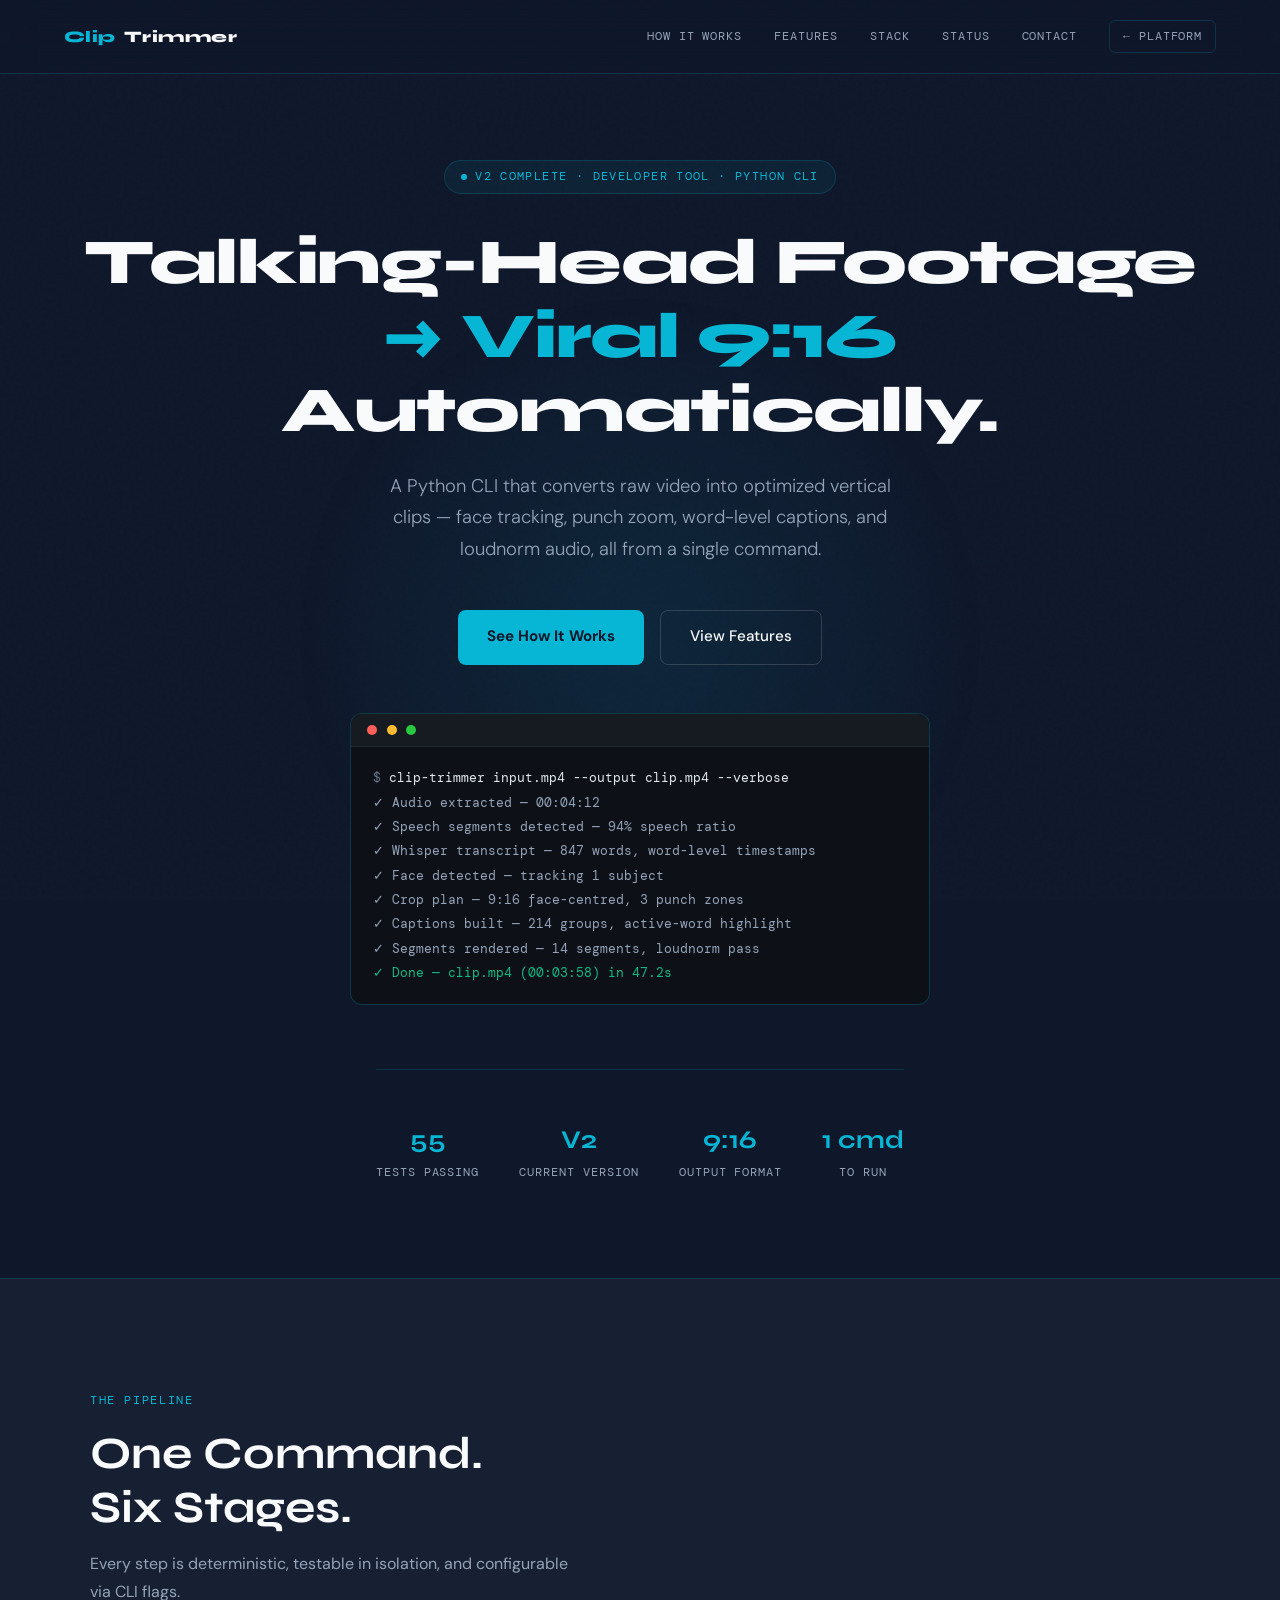
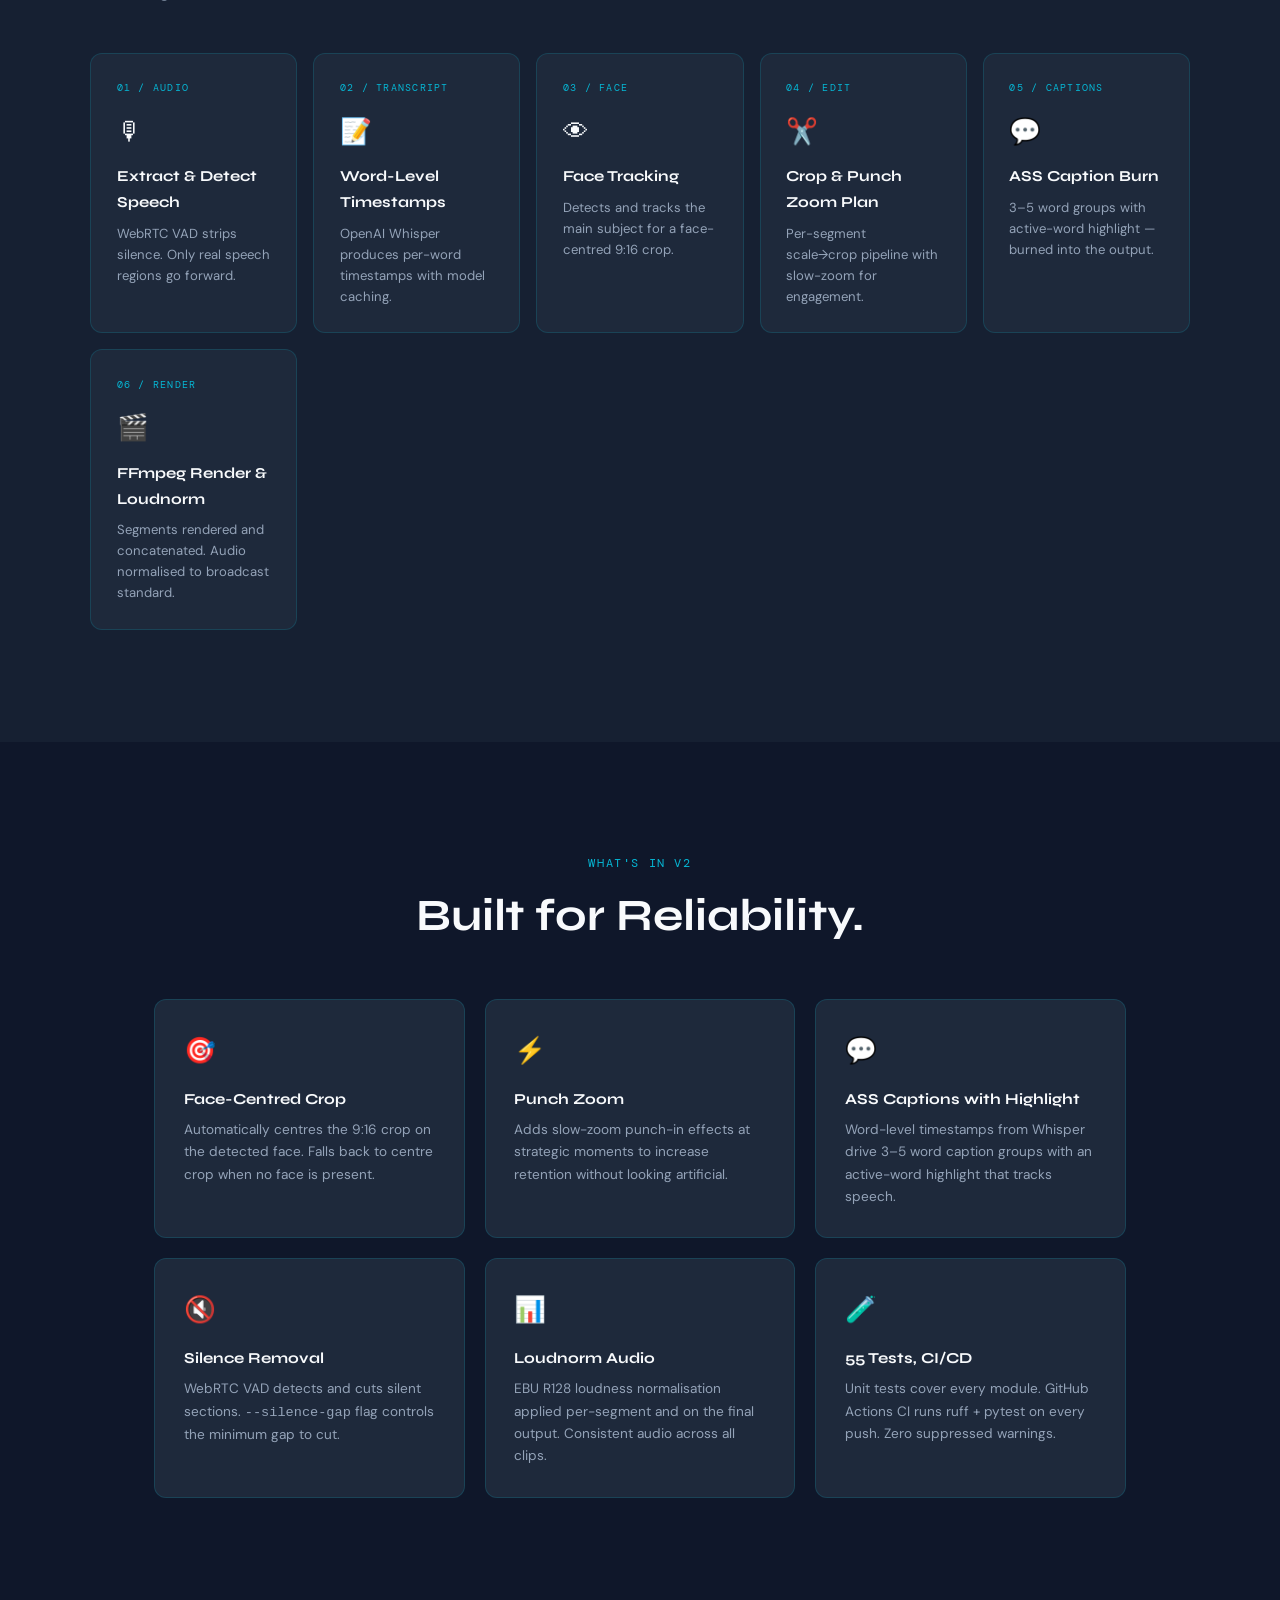
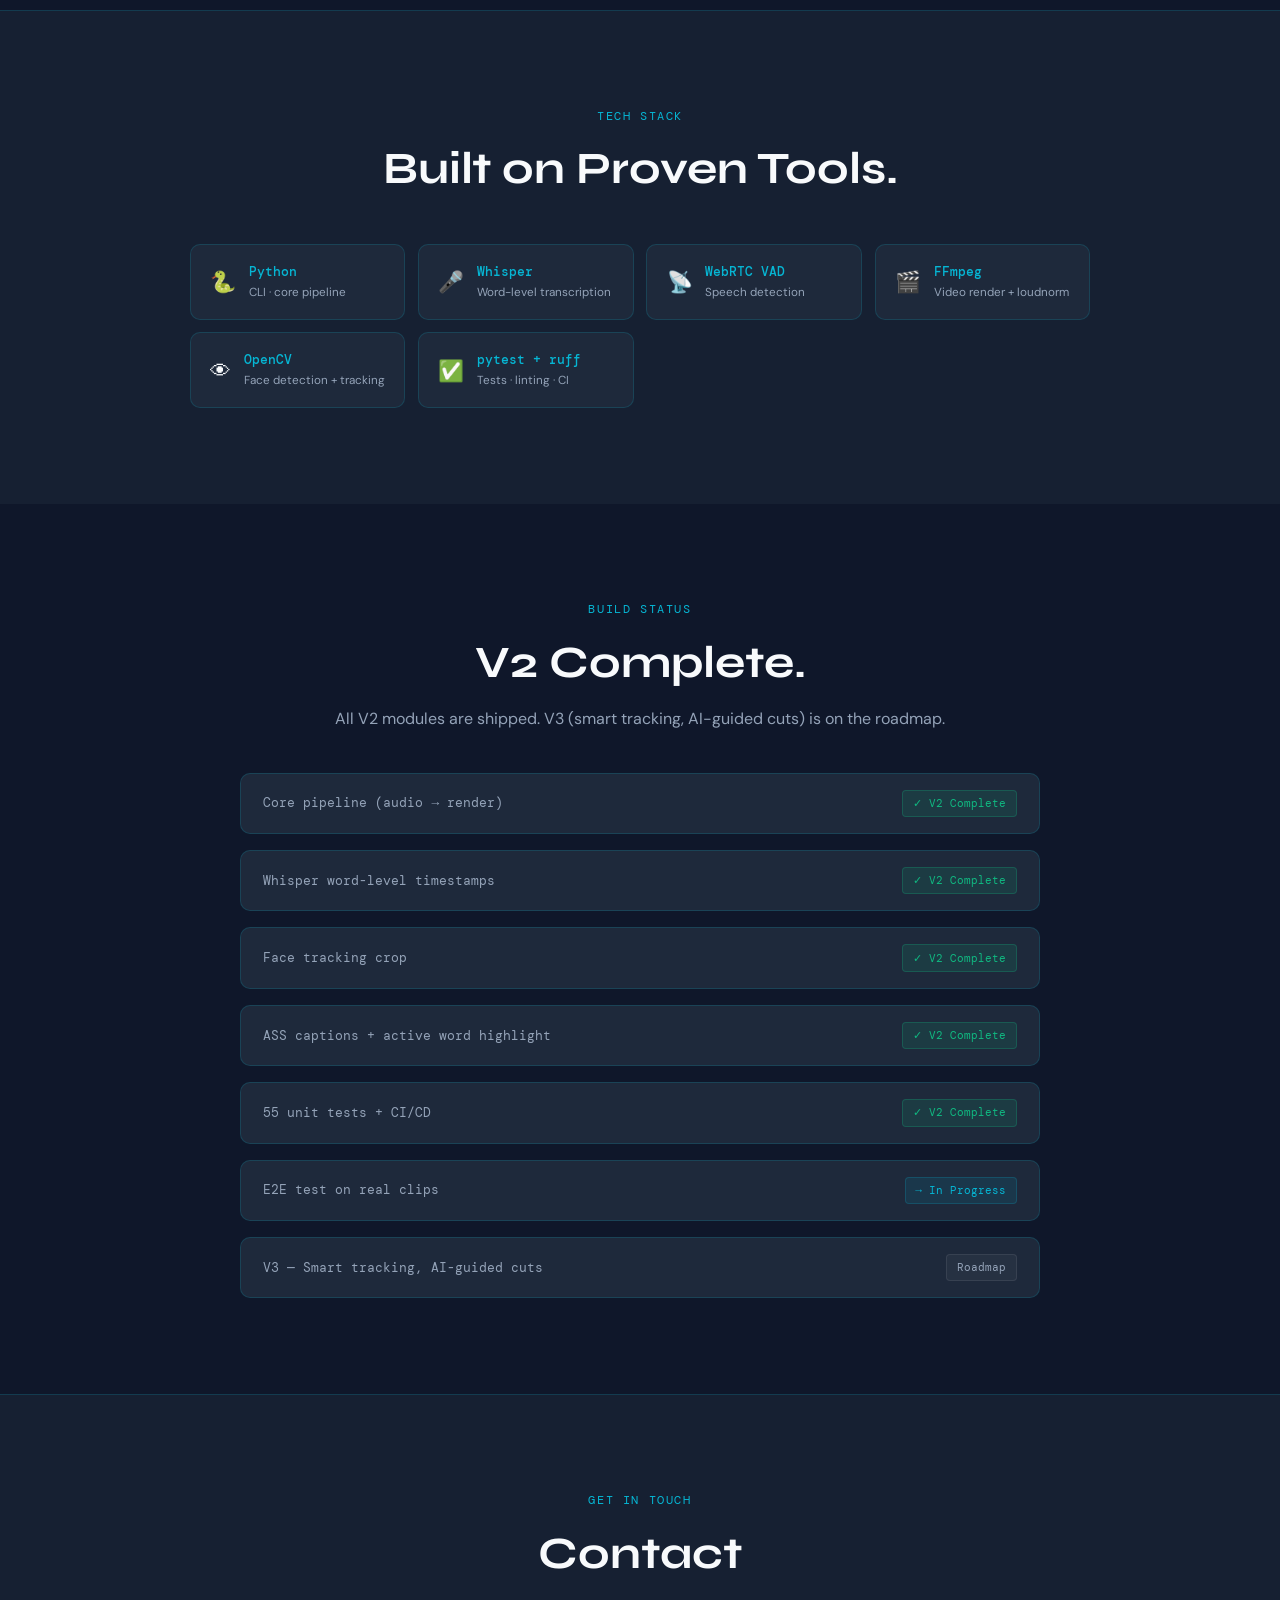
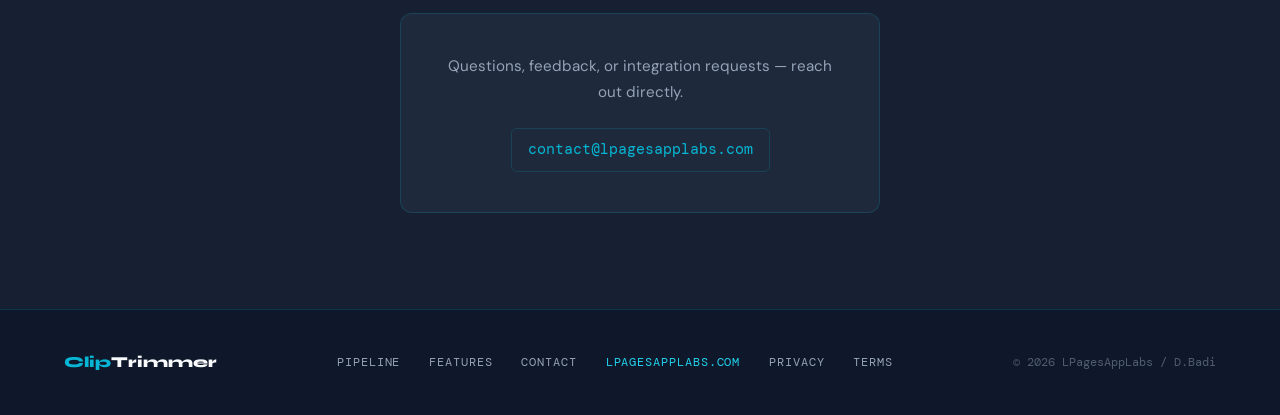
==== index.html @ fc5227b6 "Add files via upload" ====
<!DOCTYPE html>
<!-- LPagesAppLabs Platform v1.0 · Clip Trimmer · contact@lpagesapplabs.com -->
<html lang="en">
<head>
  <meta charset="UTF-8" />
  <meta name="viewport" content="width=device-width, initial-scale=1.0"/>
  <title>Clip Trimmer — Viral 9:16 Video Automation</title>
  <meta name="description" content="Clip Trimmer is a Python CLI tool that automatically converts talking-head footage into optimized 9:16 vertical clips with face tracking, punch zoom, and ASS captions.">
  <link rel="canonical" href="https://clip-trimmer.lpagesapplabs.com/" />
  <meta property="og:title" content="Clip Trimmer — Viral 9:16 Video Automation" />
  <meta property="og:description" content="Python CLI. Face crop, punch zoom, captions. V2 complete. 55 tests passing." />
  <meta property="og:url" content="https://clip-trimmer.lpagesapplabs.com/" />
  <meta property="og:type" content="website" />
  <meta name="robots" content="index, follow">
  <link rel="icon" href="https://lpagesapplabs.com/favicon.ico" sizes="any">
  <link rel="icon" href="https://lpagesapplabs.com/logo.svg" type="image/svg+xml">
  <link rel="preconnect" href="https://fonts.bunny.net">
  <link href="https://fonts.bunny.net/css2?family=Syne:wght@400;600;700;800&family=DM+Mono:wght@300;400;500&family=DM+Sans:wght@300;400;500&display=swap" rel="stylesheet">
  <style>
    *, *::before, *::after { box-sizing: border-box; margin: 0; padding: 0; }
    :root {
      --bg: #0F172A; --bg2: #111827;
      --surface: #1E293B; --surface2: #162032;
      --cyan: #06B6D4; --cyan-dim: #0891B2;
      --cyan-glow: rgba(6,182,212,0.15);
      --cyan-glow2: rgba(6,182,212,0.07);
      --accent2: #22D3EE;
      --emerald: #10B981;
      --white: #F8FAFC; --muted: #94A3B8;
      --border: rgba(6,182,212,0.18);
    }
    html { scroll-behavior: smooth; }
    body { background: var(--bg); color: var(--white); font-family: 'DM Sans', sans-serif; font-size: 16px; line-height: 1.7; overflow-x: hidden; }
    body::before { content:''; position:fixed; inset:0; background-image:url("data:image/svg+xml,%3Csvg viewBox='0 0 256 256' xmlns='http://www.w3.org/2000/svg'%3E%3Cfilter id='noise'%3E%3CfeTurbulence type='fractalNoise' baseFrequency='0.9' numOctaves='4' stitchTiles='stitch'/%3E%3C/filter%3E%3Crect width='100%25' height='100%25' filter='url(%23noise)' opacity='0.04'/%3E%3C/svg%3E"); pointer-events:none; z-index:0; opacity:0.4; }
    section { position: relative; z-index: 1; }

    nav { position:fixed; top:0; left:0; right:0; z-index:100; display:flex; justify-content:space-between; align-items:center; padding:1.25rem 5%; background:rgba(15,23,42,0.88); backdrop-filter:blur(18px); border-bottom:1px solid var(--border); }
    .nav-logo { font-family:'Syne',sans-serif; font-weight:800; font-size:1rem; letter-spacing:0.03em; color:var(--white); display:flex; align-items:center; gap:0.5rem; text-decoration:none; }
    .nav-logo span { color:var(--cyan); }
    .nav-right { display:flex; align-items:center; gap:2rem; }
    .nav-links { display:flex; gap:2rem; }
    .nav-links a { font-family:'DM Mono',monospace; font-size:0.75rem; color:var(--muted); text-decoration:none; letter-spacing:0.08em; text-transform:uppercase; transition:color 0.2s; }
    .nav-links a:hover { color:var(--cyan); }
    .nav-platform { font-family:'DM Mono',monospace; font-size:0.72rem; color:var(--muted); text-decoration:none; letter-spacing:0.08em; text-transform:uppercase; border:1px solid var(--border); padding:0.35rem 0.8rem; border-radius:6px; transition:all 0.2s; }
    .nav-platform:hover { color:var(--accent2); border-color:rgba(34,211,238,0.3); }
    .nav-hamburger { display:none; flex-direction:column; gap:5px; cursor:pointer; padding:4px; background:none; border:none; }
    .nav-hamburger span { display:block; width:22px; height:2px; background:var(--muted); border-radius:2px; }
    .nav-mobile { display:none; flex-direction:column; background:rgba(15,23,42,0.97); border-top:1px solid var(--border); padding:1rem 5%; position:fixed; top:62px; left:0; right:0; z-index:99; }
    .nav-mobile a { font-family:'DM Mono',monospace; font-size:0.85rem; color:var(--muted); text-decoration:none; letter-spacing:0.08em; text-transform:uppercase; padding:0.75rem 0; border-bottom:1px solid rgba(255,255,255,0.04); transition:color 0.2s; }
    .nav-mobile a:last-child { border-bottom:none; }
    .nav-mobile a:hover { color:var(--cyan); }
    .nav-mobile.open { display:flex; }

    #hero { min-height:100vh; display:flex; flex-direction:column; align-items:center; justify-content:center; text-align:center; padding:10rem 5% 6rem; overflow:hidden; }
    .hero-glow { position:absolute; width:700px; height:700px; border-radius:50%; background:radial-gradient(circle, rgba(6,182,212,0.1) 0%, transparent 70%); top:50%; left:50%; transform:translate(-50%,-50%); pointer-events:none; animation:pulse-glow 6s ease-in-out infinite; }
    @keyframes pulse-glow { 0%,100%{opacity:0.7;transform:translate(-50%,-50%) scale(1)} 50%{opacity:1;transform:translate(-50%,-50%) scale(1.08)} }
    .hero-badge { display:inline-flex; align-items:center; gap:0.5rem; font-family:'DM Mono',monospace; font-size:0.72rem; letter-spacing:0.12em; text-transform:uppercase; color:var(--cyan); background:var(--cyan-glow2); border:1px solid var(--border); padding:0.4rem 1rem; border-radius:999px; margin-bottom:2rem; animation:fadeUp 0.6s ease both; }
    .badge-dot { width:6px; height:6px; border-radius:50%; background:var(--cyan); animation:blink 2s ease infinite; }
    @keyframes blink { 0%,100%{opacity:1} 50%{opacity:0.3} }
    h1 { font-family:'Syne',sans-serif; font-weight:800; font-size:clamp(2rem,5vw,4rem); line-height:1.15; letter-spacing:-0.02em; margin-bottom:1.5rem; animation:fadeUp 0.7s 0.1s ease both; }
    h1 .accent { color:var(--cyan); }
    .hero-sub { font-size:clamp(1rem,2vw,1.15rem); color:var(--muted); max-width:520px; margin:0 auto 2.8rem; font-weight:300; animation:fadeUp 0.7s 0.2s ease both; }
    .btn-group { display:flex; gap:1rem; flex-wrap:wrap; justify-content:center; animation:fadeUp 0.7s 0.3s ease both; }
    .btn { display:inline-flex; align-items:center; gap:0.6rem; padding:0.85rem 1.8rem; border-radius:8px; font-family:'DM Sans',sans-serif; font-size:0.95rem; font-weight:500; text-decoration:none; cursor:pointer; transition:all 0.2s; }
    .btn-primary { background:var(--cyan); color:#0F172A; border:none; font-weight:700; }
    .btn-primary:hover { background:var(--cyan-dim); transform:translateY(-2px); box-shadow:0 8px 30px rgba(6,182,212,0.4); }
    .btn-secondary { background:transparent; color:var(--white); border:1px solid rgba(255,255,255,0.15); }
    .btn-secondary:hover { border-color:var(--cyan); color:var(--cyan); transform:translateY(-2px); }

    /* TERMINAL MOCK */
    .terminal-wrap { animation:fadeUp 0.7s 0.4s ease both; margin-top:3rem; width:100%; max-width:580px; }
    .terminal { background:#0d1117; border:1px solid rgba(6,182,212,0.25); border-radius:12px; overflow:hidden; text-align:left; }
    .terminal-bar { background:#161b22; padding:0.7rem 1rem; display:flex; align-items:center; gap:0.6rem; border-bottom:1px solid rgba(255,255,255,0.06); }
    .t-dot { width:10px; height:10px; border-radius:50%; }
    .t-dot.r { background:#FF5F57; } .t-dot.y { background:#FEBC2E; } .t-dot.g { background:#28C840; }
    .terminal-body { padding:1.2rem 1.4rem; font-family:'DM Mono',monospace; font-size:0.8rem; line-height:1.9; }
    .t-prompt { color:#64748b; }
    .t-cmd { color:#e2e8f0; }
    .t-out { color:var(--muted); }
    .t-ok { color:var(--emerald); }
    .t-cyan { color:var(--cyan); }

    .hero-stat-bar { display:flex; gap:2.5rem; flex-wrap:wrap; justify-content:center; margin-top:4rem; padding-top:3rem; border-top:1px solid var(--border); animation:fadeUp 0.7s 0.55s ease both; }
    .stat { text-align:center; }
    .stat-num { font-family:'Syne',sans-serif; font-size:1.6rem; font-weight:700; color:var(--cyan); }
    .stat-label { font-size:0.75rem; color:var(--muted); font-family:'DM Mono',monospace; text-transform:uppercase; letter-spacing:0.08em; }
    @keyframes fadeUp { from{opacity:0;transform:translateY(24px)} to{opacity:1;transform:translateY(0)} }

    .section-label { font-family:'DM Mono',monospace; font-size:0.72rem; letter-spacing:0.14em; text-transform:uppercase; color:var(--cyan); margin-bottom:1rem; }
    .section-title { font-family:'Syne',sans-serif; font-size:clamp(1.8rem,4vw,2.8rem); font-weight:700; line-height:1.2; margin-bottom:1rem; }

    /* PIPELINE */
    #pipeline { padding:7rem 5%; background:var(--surface2); border-top:1px solid var(--border); }
    .pipeline-inner { max-width:1100px; margin:0 auto; }
    .pipeline-header { margin-bottom:3rem; }
    .pipeline-header p { color:var(--muted); font-size:1rem; margin-top:0.5rem; max-width:480px; }
    .steps-grid { display:grid; grid-template-columns:repeat(auto-fit,minmax(200px,1fr)); gap:1rem; }
    .step-card { background:var(--surface); border:1px solid var(--border); border-radius:12px; padding:1.6rem; transition:all 0.2s; }
    .step-card:hover { border-color:rgba(6,182,212,0.4); transform:translateY(-3px); }
    .step-n { font-family:'DM Mono',monospace; font-size:0.65rem; letter-spacing:0.12em; color:var(--cyan); margin-bottom:0.8rem; }
    .step-icon { font-size:1.6rem; margin-bottom:0.7rem; }
    .step-title { font-family:'Syne',sans-serif; font-size:0.95rem; font-weight:700; margin-bottom:0.4rem; }
    .step-desc { font-size:0.82rem; color:var(--muted); line-height:1.6; }

    /* FEATURES */
    #features { padding:7rem 5%; max-width:1100px; margin:0 auto; }
    .features-header { text-align:center; margin-bottom:3.5rem; }
    .feat-grid { display:grid; grid-template-columns:repeat(auto-fit,minmax(260px,1fr)); gap:1.25rem; }
    .feat-card { background:var(--surface); border:1px solid var(--border); border-radius:12px; padding:1.8rem; transition:all 0.25s; }
    .feat-card:hover { transform:translateY(-3px); border-color:rgba(6,182,212,0.4); }
    .feat-icon { font-size:1.6rem; margin-bottom:0.9rem; }
    .feat-title { font-family:'Syne',sans-serif; font-size:0.95rem; font-weight:700; margin-bottom:0.4rem; }
    .feat-desc { font-size:0.85rem; color:var(--muted); line-height:1.65; }

    /* TECH STACK */
    #tech { padding:6rem 5%; background:var(--surface2); border-top:1px solid var(--border); }
    .tech-inner { max-width:900px; margin:0 auto; }
    .tech-header { text-align:center; margin-bottom:3rem; }
    .stack-grid { display:grid; grid-template-columns:repeat(auto-fit,minmax(180px,1fr)); gap:0.8rem; }
    .stack-item { background:var(--surface); border:1px solid var(--border); border-radius:10px; padding:1rem 1.2rem; display:flex; align-items:center; gap:0.8rem; transition:all 0.2s; }
    .stack-item:hover { border-color:rgba(6,182,212,0.35); }
    .stack-icon { font-size:1.3rem; flex-shrink:0; }
    .stack-name { font-family:'DM Mono',monospace; font-size:0.8rem; color:var(--cyan); font-weight:500; }
    .stack-role { font-size:0.73rem; color:var(--muted); }

    /* STATUS */
    #status { padding:6rem 5%; }
    .status-inner { max-width:800px; margin:0 auto; text-align:center; }
    .status-bar { display:flex; flex-direction:column; gap:1rem; margin-top:2.5rem; }
    .status-row { background:var(--surface); border:1px solid var(--border); border-radius:10px; padding:1rem 1.4rem; display:flex; align-items:center; gap:1rem; }
    .s-label { font-family:'DM Mono',monospace; font-size:0.8rem; color:var(--muted); flex:1; text-align:left; }
    .s-badge { font-family:'DM Mono',monospace; font-size:0.7rem; padding:0.2rem 0.6rem; border-radius:4px; white-space:nowrap; }
    .s-done { background:rgba(16,185,129,0.12); border:1px solid rgba(16,185,129,0.25); color:var(--emerald); }
    .s-pending { background:rgba(6,182,212,0.1); border:1px solid rgba(6,182,212,0.2); color:var(--cyan); }

    #contact { padding:6rem 5%; background:var(--surface2); border-top:1px solid var(--border); text-align:center; }
    .contact-box { max-width:480px; margin:2rem auto 0; background:var(--surface); border:1px solid var(--border); border-radius:12px; padding:2.5rem; }
    .contact-box p { color:var(--muted); font-size:0.95rem; margin-bottom:1.4rem; }
    .contact-email { display:inline-block; font-family:'DM Mono',monospace; font-size:0.95rem; color:var(--cyan); text-decoration:none; padding:0.5rem 1rem; border:1px solid var(--border); border-radius:6px; transition:border-color 0.2s; }
    .contact-email:hover { border-color:var(--cyan); }

    footer { padding:2.5rem 5%; border-top:1px solid var(--border); display:flex; justify-content:space-between; align-items:center; flex-wrap:wrap; gap:1rem; position:relative; z-index:1; }
    .footer-logo { font-family:'Syne',sans-serif; font-weight:800; font-size:0.95rem; text-decoration:none; color:var(--white); }
    .footer-logo span { color:var(--cyan); }
    .footer-links { display:flex; gap:1.8rem; flex-wrap:wrap; }
    .footer-links a { font-family:'DM Mono',monospace; font-size:0.72rem; letter-spacing:0.08em; text-transform:uppercase; color:var(--muted); text-decoration:none; transition:color 0.2s; }
    .footer-links a:hover { color:var(--cyan); }
    .footer-copy { font-family:'DM Mono',monospace; font-size:0.72rem; color:var(--muted); opacity:0.5; }

    .reveal { opacity:0; transform:translateY(20px); transition:opacity 0.7s ease, transform 0.7s ease; }
    .reveal.visible { opacity:1; transform:none; }

    @media(max-width:768px){
      .nav-links{display:none} .nav-hamburger{display:flex} .nav-right{gap:1rem}
      #hero{padding:7rem 5% 4rem} h1{font-size:clamp(1.9rem,8vw,2.8rem)}
      .hero-stat-bar{gap:1.5rem;margin-top:2.5rem;padding-top:2rem} .stat-num{font-size:1.3rem}
      footer{flex-direction:column;text-align:center;align-items:center} .footer-links{justify-content:center;gap:1rem}
    }
  </style>
</head>
<body>

<nav>
  <a href="#hero" class="nav-logo"><span>Clip</span>Trimmer</a>
  <div class="nav-right">
    <div class="nav-links">
      <a href="#pipeline">How It Works</a>
      <a href="#features">Features</a>
      <a href="#tech">Stack</a>
      <a href="#status">Status</a>
      <a href="#contact">Contact</a>
    </div>
    <a href="https://lpagesapplabs.com" class="nav-platform" rel="noopener noreferrer">← Platform</a>
    <button class="nav-hamburger" id="hamburger" aria-label="Menu"><span></span><span></span><span></span></button>
  </div>
</nav>
<div class="nav-mobile" id="navMobile">
  <a href="#pipeline" onclick="closeMenu()">How It Works</a>
  <a href="#features" onclick="closeMenu()">Features</a>
  <a href="#tech" onclick="closeMenu()">Stack</a>
  <a href="#status" onclick="closeMenu()">Status</a>
  <a href="#contact" onclick="closeMenu()">Contact</a>
  <a href="https://lpagesapplabs.com" onclick="closeMenu()">← Platform</a>
</div>

<!-- HERO -->
<section id="hero">
  <div class="hero-glow"></div>
  <div class="hero-badge"><span class="badge-dot"></span> V2 Complete · Developer Tool · Python CLI</div>
  <h1>Talking-Head Footage<br><span class="accent">→ Viral 9:16</span><br>Automatically.</h1>
  <p class="hero-sub">A Python CLI that converts raw video into optimized vertical clips — face tracking, punch zoom, word-level captions, and loudnorm audio, all from a single command.</p>
  <div class="btn-group">
    <a href="#pipeline" class="btn btn-primary">See How It Works</a>
    <a href="#features" class="btn btn-secondary">View Features</a>
  </div>

  <!-- TERMINAL MOCK -->
  <div class="terminal-wrap">
    <div class="terminal">
      <div class="terminal-bar">
        <span class="t-dot r"></span><span class="t-dot y"></span><span class="t-dot g"></span>
      </div>
      <div class="terminal-body">
        <div><span class="t-prompt">$ </span><span class="t-cmd">clip-trimmer input.mp4 --output clip.mp4 --verbose</span></div>
        <div><span class="t-out">✓ Audio extracted — 00:04:12</span></div>
        <div><span class="t-out">✓ Speech segments detected — 94% speech ratio</span></div>
        <div><span class="t-out">✓ Whisper transcript — 847 words, word-level timestamps</span></div>
        <div><span class="t-out">✓ Face detected — tracking 1 subject</span></div>
        <div><span class="t-out">✓ Crop plan — 9:16 face-centred, 3 punch zones</span></div>
        <div><span class="t-out">✓ Captions built — 214 groups, active-word highlight</span></div>
        <div><span class="t-out">✓ Segments rendered — 14 segments, loudnorm pass</span></div>
        <div><span class="t-ok">✓ Done — clip.mp4 (00:03:58) in 47.2s</span></div>
      </div>
    </div>
  </div>

  <div class="hero-stat-bar">
    <div class="stat"><div class="stat-num">55</div><div class="stat-label">Tests passing</div></div>
    <div class="stat"><div class="stat-num">V2</div><div class="stat-label">Current version</div></div>
    <div class="stat"><div class="stat-num">9:16</div><div class="stat-label">Output format</div></div>
    <div class="stat"><div class="stat-num">1 cmd</div><div class="stat-label">To run</div></div>
  </div>
</section>

<!-- PIPELINE -->
<section id="pipeline">
  <div class="pipeline-inner">
    <div class="pipeline-header reveal">
      <div class="section-label">The Pipeline</div>
      <h2 class="section-title">One Command.<br>Six Stages.</h2>
      <p>Every step is deterministic, testable in isolation, and configurable via CLI flags.</p>
    </div>
    <div class="steps-grid">
      <div class="step-card reveal"><div class="step-n">01 / AUDIO</div><div class="step-icon">🎙</div><div class="step-title">Extract & Detect Speech</div><div class="step-desc">WebRTC VAD strips silence. Only real speech regions go forward.</div></div>
      <div class="step-card reveal"><div class="step-n">02 / TRANSCRIPT</div><div class="step-icon">📝</div><div class="step-title">Word-Level Timestamps</div><div class="step-desc">OpenAI Whisper produces per-word timestamps with model caching.</div></div>
      <div class="step-card reveal"><div class="step-n">03 / FACE</div><div class="step-icon">👁</div><div class="step-title">Face Tracking</div><div class="step-desc">Detects and tracks the main subject for a face-centred 9:16 crop.</div></div>
      <div class="step-card reveal"><div class="step-n">04 / EDIT</div><div class="step-icon">✂️</div><div class="step-title">Crop & Punch Zoom Plan</div><div class="step-desc">Per-segment scale→crop pipeline with slow-zoom for engagement.</div></div>
      <div class="step-card reveal"><div class="step-n">05 / CAPTIONS</div><div class="step-icon">💬</div><div class="step-title">ASS Caption Burn</div><div class="step-desc">3–5 word groups with active-word highlight — burned into the output.</div></div>
      <div class="step-card reveal"><div class="step-n">06 / RENDER</div><div class="step-icon">🎬</div><div class="step-title">FFmpeg Render & Loudnorm</div><div class="step-desc">Segments rendered and concatenated. Audio normalised to broadcast standard.</div></div>
    </div>
  </div>
</section>

<!-- FEATURES -->
<section id="features">
  <div class="features-header reveal">
    <div class="section-label">What's In V2</div>
    <h2 class="section-title">Built for Reliability.</h2>
  </div>
  <div class="feat-grid">
    <div class="feat-card reveal"><div class="feat-icon">🎯</div><div class="feat-title">Face-Centred Crop</div><p class="feat-desc">Automatically centres the 9:16 crop on the detected face. Falls back to centre crop when no face is present.</p></div>
    <div class="feat-card reveal"><div class="feat-icon">⚡</div><div class="feat-title">Punch Zoom</div><p class="feat-desc">Adds slow-zoom punch-in effects at strategic moments to increase retention without looking artificial.</p></div>
    <div class="feat-card reveal"><div class="feat-icon">💬</div><div class="feat-title">ASS Captions with Highlight</div><p class="feat-desc">Word-level timestamps from Whisper drive 3–5 word caption groups with an active-word highlight that tracks speech.</p></div>
    <div class="feat-card reveal"><div class="feat-icon">🔇</div><div class="feat-title">Silence Removal</div><p class="feat-desc">WebRTC VAD detects and cuts silent sections. <code>--silence-gap</code> flag controls the minimum gap to cut.</p></div>
    <div class="feat-card reveal"><div class="feat-icon">📊</div><div class="feat-title">Loudnorm Audio</div><p class="feat-desc">EBU R128 loudness normalisation applied per-segment and on the final output. Consistent audio across all clips.</p></div>
    <div class="feat-card reveal"><div class="feat-icon">🧪</div><div class="feat-title">55 Tests, CI/CD</div><p class="feat-desc">Unit tests cover every module. GitHub Actions CI runs ruff + pytest on every push. Zero suppressed warnings.</p></div>
  </div>
</section>

<!-- TECH STACK -->
<section id="tech">
  <div class="tech-inner">
    <div class="tech-header reveal">
      <div class="section-label">Tech Stack</div>
      <h2 class="section-title">Built on Proven Tools.</h2>
    </div>
    <div class="stack-grid reveal">
      <div class="stack-item"><span class="stack-icon">🐍</span><div><div class="stack-name">Python</div><div class="stack-role">CLI · core pipeline</div></div></div>
      <div class="stack-item"><span class="stack-icon">🎤</span><div><div class="stack-name">Whisper</div><div class="stack-role">Word-level transcription</div></div></div>
      <div class="stack-item"><span class="stack-icon">📡</span><div><div class="stack-name">WebRTC VAD</div><div class="stack-role">Speech detection</div></div></div>
      <div class="stack-item"><span class="stack-icon">🎬</span><div><div class="stack-name">FFmpeg</div><div class="stack-role">Video render + loudnorm</div></div></div>
      <div class="stack-item"><span class="stack-icon">👁</span><div><div class="stack-name">OpenCV</div><div class="stack-role">Face detection + tracking</div></div></div>
      <div class="stack-item"><span class="stack-icon">✅</span><div><div class="stack-name">pytest + ruff</div><div class="stack-role">Tests · linting · CI</div></div></div>
    </div>
  </div>
</section>

<!-- STATUS -->
<section id="status">
  <div class="status-inner">
    <div class="reveal">
      <div class="section-label">Build Status</div>
      <h2 class="section-title">V2 Complete.</h2>
      <p style="color:var(--muted);margin-top:0.5rem;">All V2 modules are shipped. V3 (smart tracking, AI-guided cuts) is on the roadmap.</p>
    </div>
    <div class="status-bar reveal">
      <div class="status-row"><span class="s-label">Core pipeline (audio → render)</span><span class="s-badge s-done">✓ V2 Complete</span></div>
      <div class="status-row"><span class="s-label">Whisper word-level timestamps</span><span class="s-badge s-done">✓ V2 Complete</span></div>
      <div class="status-row"><span class="s-label">Face tracking crop</span><span class="s-badge s-done">✓ V2 Complete</span></div>
      <div class="status-row"><span class="s-label">ASS captions + active word highlight</span><span class="s-badge s-done">✓ V2 Complete</span></div>
      <div class="status-row"><span class="s-label">55 unit tests + CI/CD</span><span class="s-badge s-done">✓ V2 Complete</span></div>
      <div class="status-row"><span class="s-label">E2E test on real clips</span><span class="s-badge s-pending">→ In Progress</span></div>
      <div class="status-row"><span class="s-label">V3 — Smart tracking, AI-guided cuts</span><span class="s-badge" style="background:rgba(255,255,255,.04);border:1px solid rgba(255,255,255,.08);color:var(--muted)">Roadmap</span></div>
    </div>
  </div>
</section>

<!-- CONTACT -->
<section id="contact">
  <div class="reveal">
    <div class="section-label">Get in Touch</div>
    <h2 class="section-title">Contact</h2>
  </div>
  <div class="contact-box reveal">
    <p>Questions, feedback, or integration requests — reach out directly.</p>
    <a href="mailto:contact@lpagesapplabs.com" class="contact-email">contact@lpagesapplabs.com</a>
  </div>
</section>

<footer>
  <a href="#hero" class="footer-logo"><span>Clip</span>Trimmer</a>
  <div class="footer-links">
    <a href="#pipeline">Pipeline</a>
    <a href="#features">Features</a>
    <a href="#contact">Contact</a>
    <a href="https://lpagesapplabs.com" style="color:#22D3EE;" rel="noopener noreferrer">lpagesapplabs.com</a>
    <a href="privacy.html">Privacy</a>
    <a href="terms.html">Terms</a>
  </div>
  <div class="footer-copy">© 2026 LPagesAppLabs / D.Badi</div>
</footer>

<script>
  const observer = new IntersectionObserver((entries) => {
    entries.forEach(e => { if (e.isIntersecting) { e.target.classList.add('visible'); observer.unobserve(e.target); } });
  }, { threshold: 0.1 });
  document.querySelectorAll('.reveal').forEach(el => observer.observe(el));
  const hamburger = document.getElementById('hamburger');
  const navMobile = document.getElementById('navMobile');
  hamburger.addEventListener('click', () => navMobile.classList.toggle('open'));
  function closeMenu() { navMobile.classList.remove('open'); }
</script>
</body>
</html>
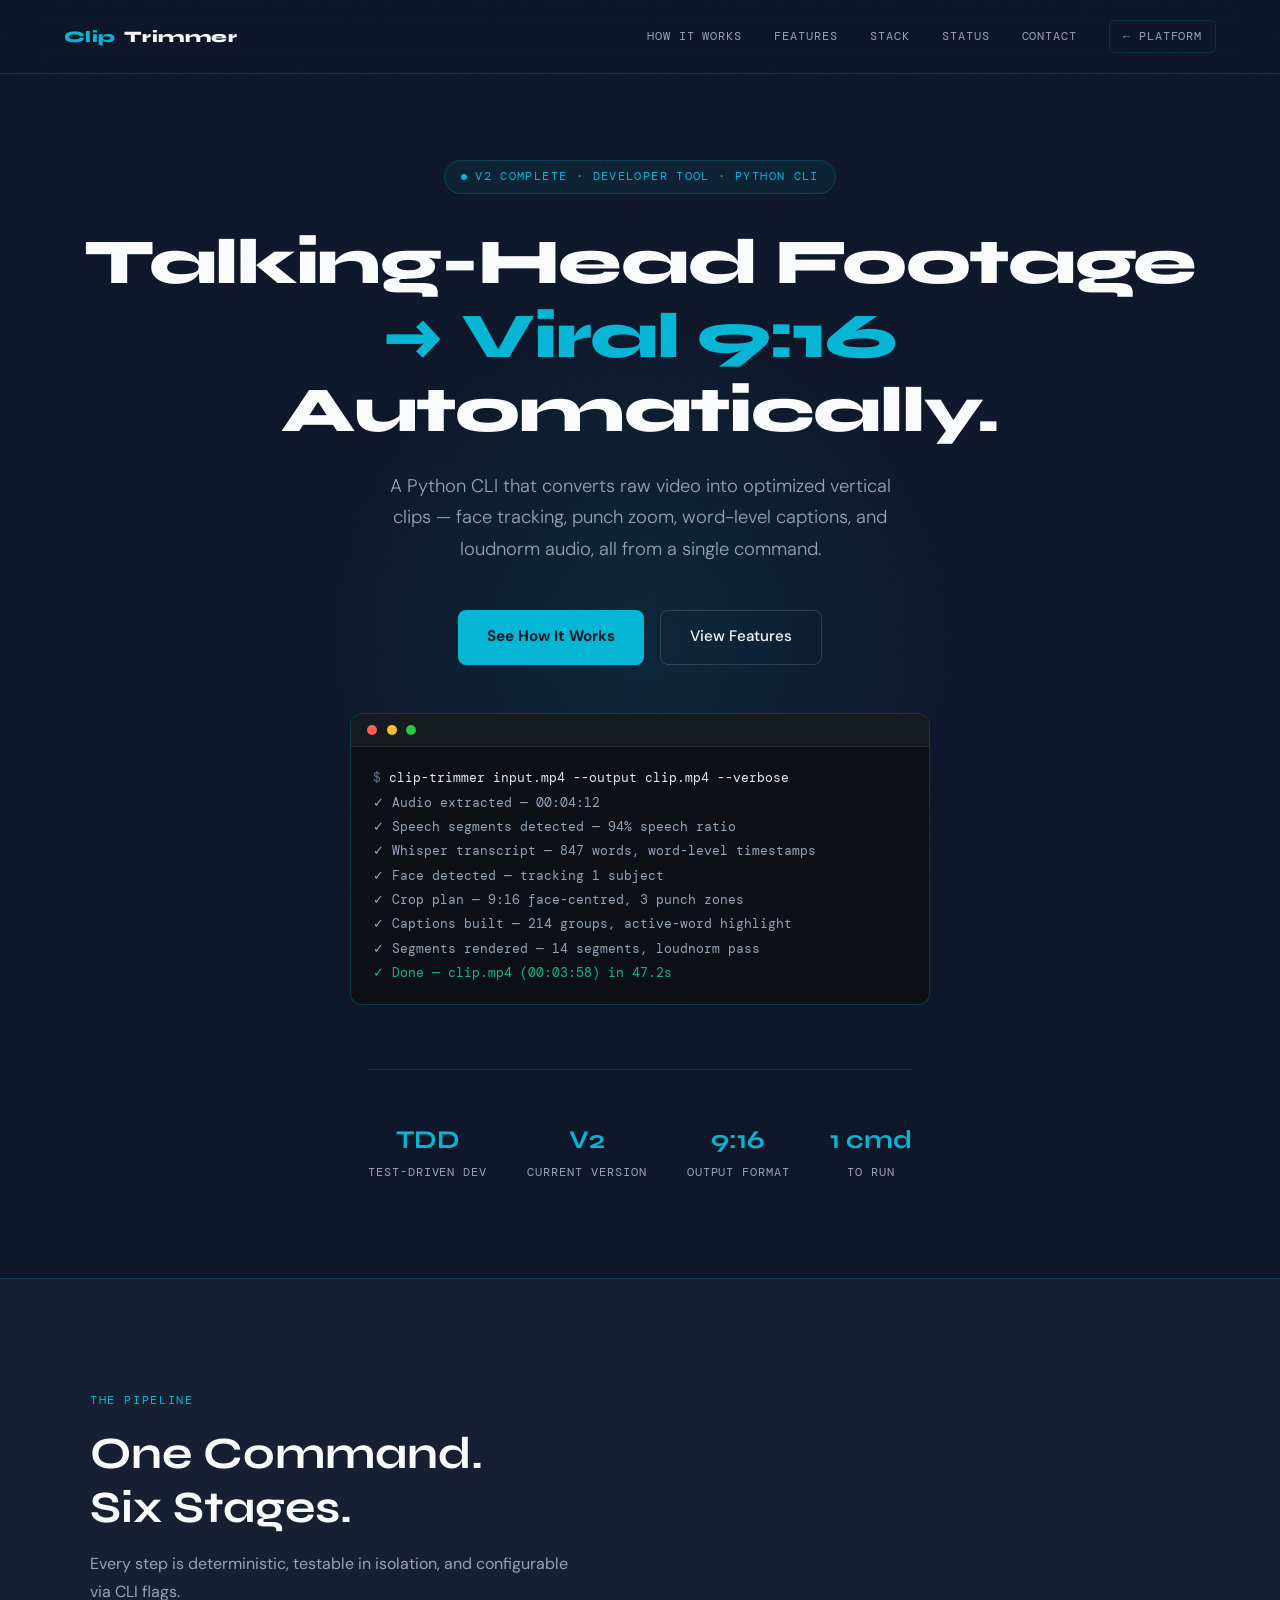
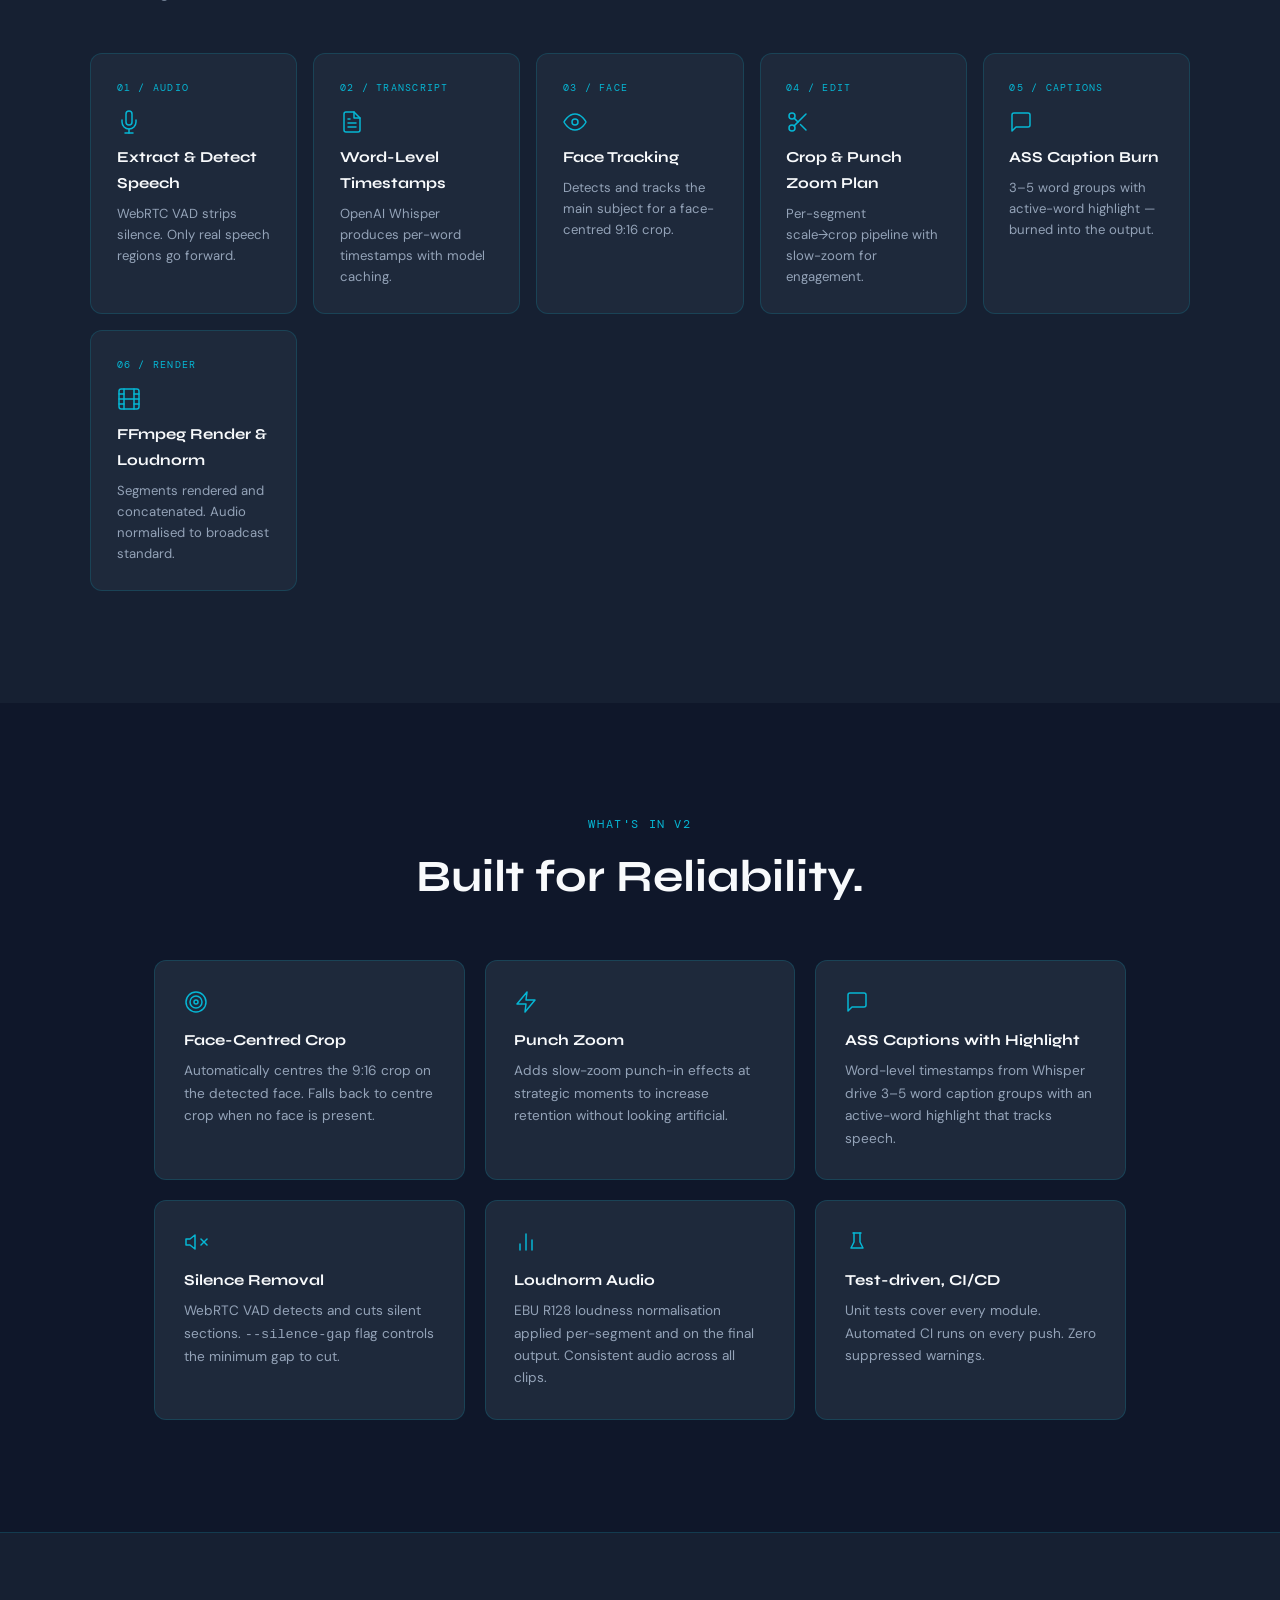
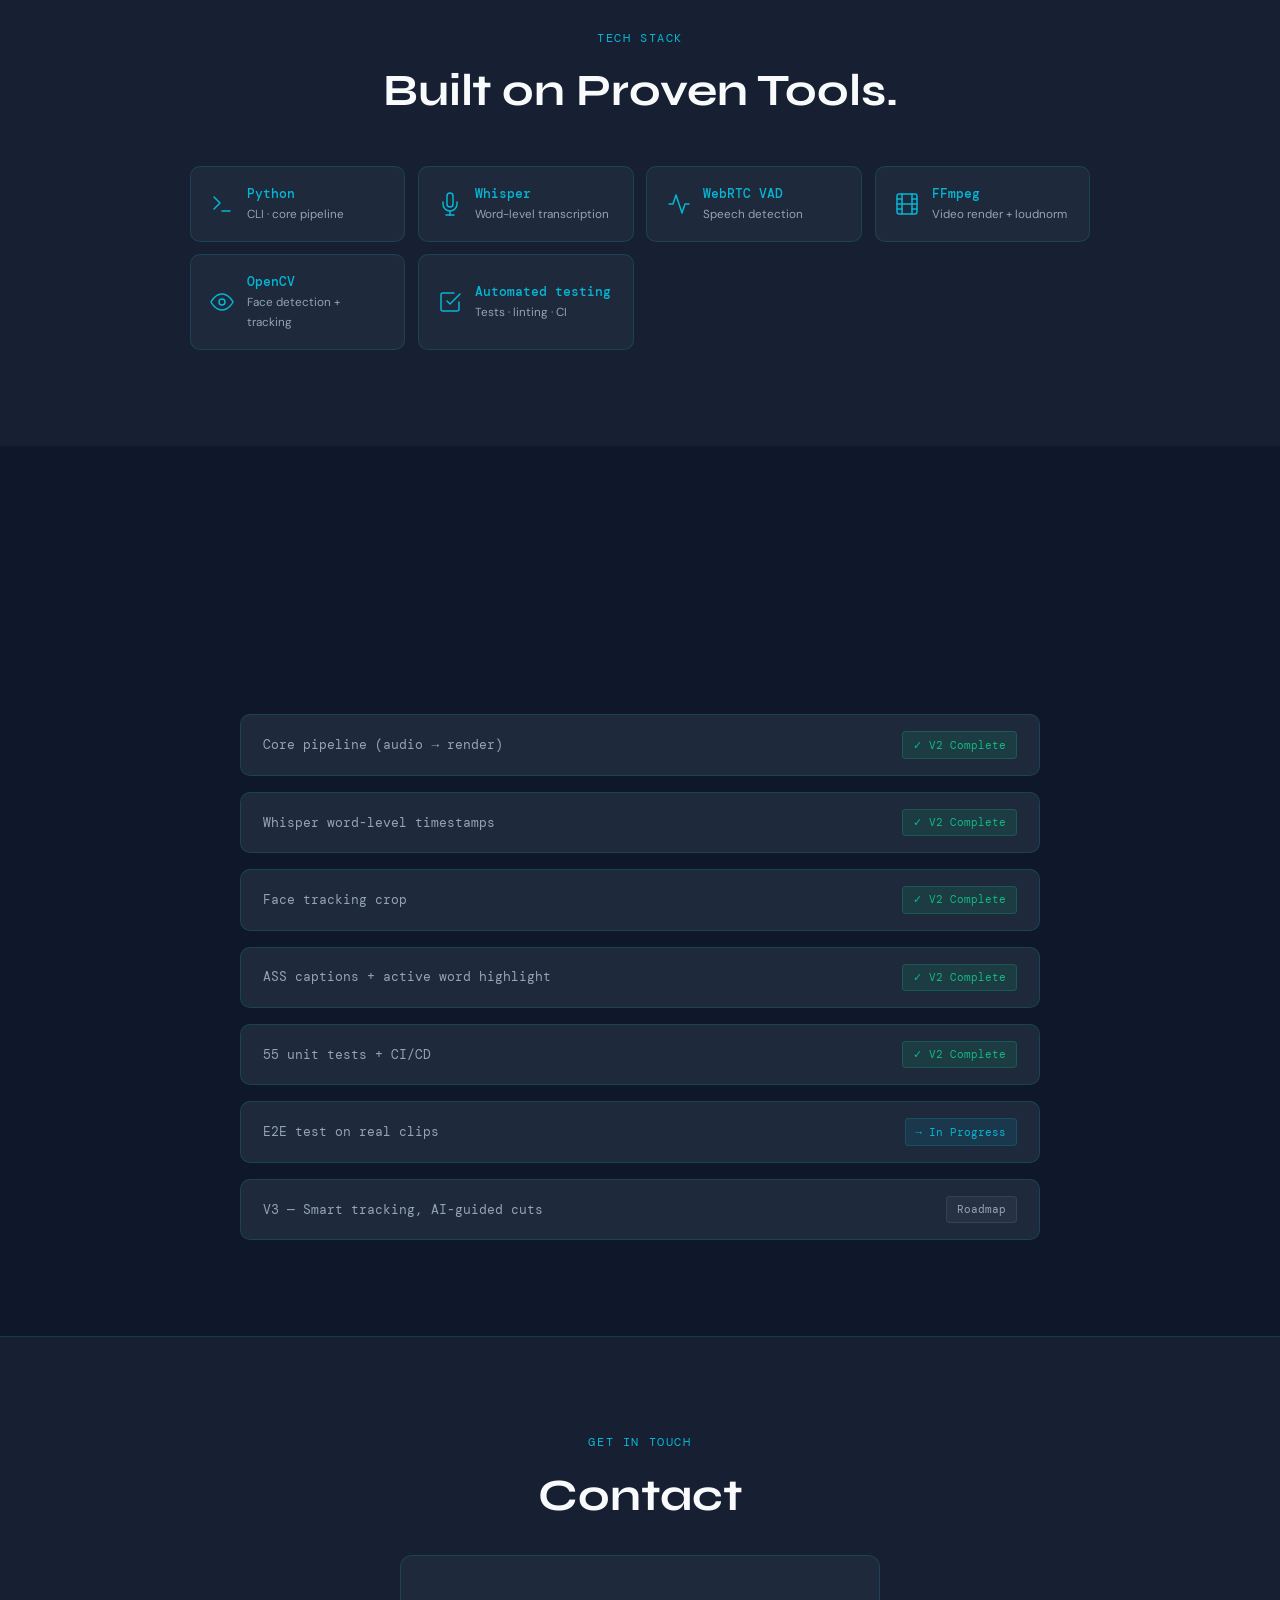
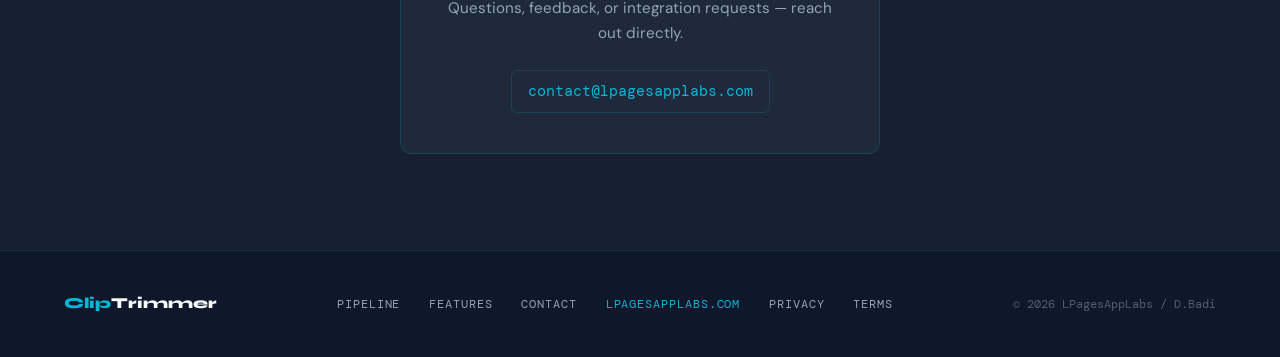
==== commit 241b7ab4: "Add files via upload" ====
--- a/index.html
+++ b/index.html
@@ -4,161 +4,30 @@
 <head>
   <meta charset="UTF-8" />
   <meta name="viewport" content="width=device-width, initial-scale=1.0"/>
+  <meta name="color-scheme" content="dark">
   <title>Clip Trimmer — Viral 9:16 Video Automation</title>
   <meta name="description" content="Clip Trimmer is a Python CLI tool that automatically converts talking-head footage into optimized 9:16 vertical clips with face tracking, punch zoom, and ASS captions.">
   <link rel="canonical" href="https://clip-trimmer.lpagesapplabs.com/" />
   <meta property="og:title" content="Clip Trimmer — Viral 9:16 Video Automation" />
-  <meta property="og:description" content="Python CLI. Face crop, punch zoom, captions. V2 complete. 55 tests passing." />
+  <meta property="og:description" content="Python CLI. Face crop, punch zoom, captions. V2 complete. Fully tested." />
   <meta property="og:url" content="https://clip-trimmer.lpagesapplabs.com/" />
+  <meta property="og:image" content="https://lpagesapplabs.com/og-image.png" />
+  <meta property="og:image:width" content="1200" />
+  <meta property="og:image:height" content="630" />
   <meta property="og:type" content="website" />
+  <meta name="twitter:card" content="summary_large_image" />
+  <meta name="twitter:title" content="Clip Trimmer — Viral 9:16 Video Automation" />
+  <meta name="twitter:description" content="Python CLI. Face crop, punch zoom, captions. V2 complete. Fully tested." />
+  <meta name="twitter:image" content="https://lpagesapplabs.com/og-image.png" />
+  <meta name="theme-color" content="#0F172A">
   <meta name="robots" content="index, follow">
-  <link rel="icon" href="https://lpagesapplabs.com/favicon.ico" sizes="any">
   <link rel="icon" href="https://lpagesapplabs.com/logo.svg" type="image/svg+xml">
-  <link rel="preconnect" href="https://fonts.bunny.net">
+  <link rel="preconnect" href="https://fonts.bunny.net" crossorigin>
   <link href="https://fonts.bunny.net/css2?family=Syne:wght@400;600;700;800&family=DM+Mono:wght@300;400;500&family=DM+Sans:wght@300;400;500&display=swap" rel="stylesheet">
-  <style>
-    *, *::before, *::after { box-sizing: border-box; margin: 0; padding: 0; }
-    :root {
-      --bg: #0F172A; --bg2: #111827;
-      --surface: #1E293B; --surface2: #162032;
-      --cyan: #06B6D4; --cyan-dim: #0891B2;
-      --cyan-glow: rgba(6,182,212,0.15);
-      --cyan-glow2: rgba(6,182,212,0.07);
-      --accent2: #22D3EE;
-      --emerald: #10B981;
-      --white: #F8FAFC; --muted: #94A3B8;
-      --border: rgba(6,182,212,0.18);
-    }
-    html { scroll-behavior: smooth; }
-    body { background: var(--bg); color: var(--white); font-family: 'DM Sans', sans-serif; font-size: 16px; line-height: 1.7; overflow-x: hidden; }
-    body::before { content:''; position:fixed; inset:0; background-image:url("data:image/svg+xml,%3Csvg viewBox='0 0 256 256' xmlns='http://www.w3.org/2000/svg'%3E%3Cfilter id='noise'%3E%3CfeTurbulence type='fractalNoise' baseFrequency='0.9' numOctaves='4' stitchTiles='stitch'/%3E%3C/filter%3E%3Crect width='100%25' height='100%25' filter='url(%23noise)' opacity='0.04'/%3E%3C/svg%3E"); pointer-events:none; z-index:0; opacity:0.4; }
-    section { position: relative; z-index: 1; }
-
-    nav { position:fixed; top:0; left:0; right:0; z-index:100; display:flex; justify-content:space-between; align-items:center; padding:1.25rem 5%; background:rgba(15,23,42,0.88); backdrop-filter:blur(18px); border-bottom:1px solid var(--border); }
-    .nav-logo { font-family:'Syne',sans-serif; font-weight:800; font-size:1rem; letter-spacing:0.03em; color:var(--white); display:flex; align-items:center; gap:0.5rem; text-decoration:none; }
-    .nav-logo span { color:var(--cyan); }
-    .nav-right { display:flex; align-items:center; gap:2rem; }
-    .nav-links { display:flex; gap:2rem; }
-    .nav-links a { font-family:'DM Mono',monospace; font-size:0.75rem; color:var(--muted); text-decoration:none; letter-spacing:0.08em; text-transform:uppercase; transition:color 0.2s; }
-    .nav-links a:hover { color:var(--cyan); }
-    .nav-platform { font-family:'DM Mono',monospace; font-size:0.72rem; color:var(--muted); text-decoration:none; letter-spacing:0.08em; text-transform:uppercase; border:1px solid var(--border); padding:0.35rem 0.8rem; border-radius:6px; transition:all 0.2s; }
-    .nav-platform:hover { color:var(--accent2); border-color:rgba(34,211,238,0.3); }
-    .nav-hamburger { display:none; flex-direction:column; gap:5px; cursor:pointer; padding:4px; background:none; border:none; }
-    .nav-hamburger span { display:block; width:22px; height:2px; background:var(--muted); border-radius:2px; }
-    .nav-mobile { display:none; flex-direction:column; background:rgba(15,23,42,0.97); border-top:1px solid var(--border); padding:1rem 5%; position:fixed; top:62px; left:0; right:0; z-index:99; }
-    .nav-mobile a { font-family:'DM Mono',monospace; font-size:0.85rem; color:var(--muted); text-decoration:none; letter-spacing:0.08em; text-transform:uppercase; padding:0.75rem 0; border-bottom:1px solid rgba(255,255,255,0.04); transition:color 0.2s; }
-    .nav-mobile a:last-child { border-bottom:none; }
-    .nav-mobile a:hover { color:var(--cyan); }
-    .nav-mobile.open { display:flex; }
-
-    #hero { min-height:100vh; display:flex; flex-direction:column; align-items:center; justify-content:center; text-align:center; padding:10rem 5% 6rem; overflow:hidden; }
-    .hero-glow { position:absolute; width:700px; height:700px; border-radius:50%; background:radial-gradient(circle, rgba(6,182,212,0.1) 0%, transparent 70%); top:50%; left:50%; transform:translate(-50%,-50%); pointer-events:none; animation:pulse-glow 6s ease-in-out infinite; }
-    @keyframes pulse-glow { 0%,100%{opacity:0.7;transform:translate(-50%,-50%) scale(1)} 50%{opacity:1;transform:translate(-50%,-50%) scale(1.08)} }
-    .hero-badge { display:inline-flex; align-items:center; gap:0.5rem; font-family:'DM Mono',monospace; font-size:0.72rem; letter-spacing:0.12em; text-transform:uppercase; color:var(--cyan); background:var(--cyan-glow2); border:1px solid var(--border); padding:0.4rem 1rem; border-radius:999px; margin-bottom:2rem; animation:fadeUp 0.6s ease both; }
-    .badge-dot { width:6px; height:6px; border-radius:50%; background:var(--cyan); animation:blink 2s ease infinite; }
-    @keyframes blink { 0%,100%{opacity:1} 50%{opacity:0.3} }
-    h1 { font-family:'Syne',sans-serif; font-weight:800; font-size:clamp(2rem,5vw,4rem); line-height:1.15; letter-spacing:-0.02em; margin-bottom:1.5rem; animation:fadeUp 0.7s 0.1s ease both; }
-    h1 .accent { color:var(--cyan); }
-    .hero-sub { font-size:clamp(1rem,2vw,1.15rem); color:var(--muted); max-width:520px; margin:0 auto 2.8rem; font-weight:300; animation:fadeUp 0.7s 0.2s ease both; }
-    .btn-group { display:flex; gap:1rem; flex-wrap:wrap; justify-content:center; animation:fadeUp 0.7s 0.3s ease both; }
-    .btn { display:inline-flex; align-items:center; gap:0.6rem; padding:0.85rem 1.8rem; border-radius:8px; font-family:'DM Sans',sans-serif; font-size:0.95rem; font-weight:500; text-decoration:none; cursor:pointer; transition:all 0.2s; }
-    .btn-primary { background:var(--cyan); color:#0F172A; border:none; font-weight:700; }
-    .btn-primary:hover { background:var(--cyan-dim); transform:translateY(-2px); box-shadow:0 8px 30px rgba(6,182,212,0.4); }
-    .btn-secondary { background:transparent; color:var(--white); border:1px solid rgba(255,255,255,0.15); }
-    .btn-secondary:hover { border-color:var(--cyan); color:var(--cyan); transform:translateY(-2px); }
-
-    /* TERMINAL MOCK */
-    .terminal-wrap { animation:fadeUp 0.7s 0.4s ease both; margin-top:3rem; width:100%; max-width:580px; }
-    .terminal { background:#0d1117; border:1px solid rgba(6,182,212,0.25); border-radius:12px; overflow:hidden; text-align:left; }
-    .terminal-bar { background:#161b22; padding:0.7rem 1rem; display:flex; align-items:center; gap:0.6rem; border-bottom:1px solid rgba(255,255,255,0.06); }
-    .t-dot { width:10px; height:10px; border-radius:50%; }
-    .t-dot.r { background:#FF5F57; } .t-dot.y { background:#FEBC2E; } .t-dot.g { background:#28C840; }
-    .terminal-body { padding:1.2rem 1.4rem; font-family:'DM Mono',monospace; font-size:0.8rem; line-height:1.9; }
-    .t-prompt { color:#64748b; }
-    .t-cmd { color:#e2e8f0; }
-    .t-out { color:var(--muted); }
-    .t-ok { color:var(--emerald); }
-    .t-cyan { color:var(--cyan); }
-
-    .hero-stat-bar { display:flex; gap:2.5rem; flex-wrap:wrap; justify-content:center; margin-top:4rem; padding-top:3rem; border-top:1px solid var(--border); animation:fadeUp 0.7s 0.55s ease both; }
-    .stat { text-align:center; }
-    .stat-num { font-family:'Syne',sans-serif; font-size:1.6rem; font-weight:700; color:var(--cyan); }
-    .stat-label { font-size:0.75rem; color:var(--muted); font-family:'DM Mono',monospace; text-transform:uppercase; letter-spacing:0.08em; }
-    @keyframes fadeUp { from{opacity:0;transform:translateY(24px)} to{opacity:1;transform:translateY(0)} }
-
-    .section-label { font-family:'DM Mono',monospace; font-size:0.72rem; letter-spacing:0.14em; text-transform:uppercase; color:var(--cyan); margin-bottom:1rem; }
-    .section-title { font-family:'Syne',sans-serif; font-size:clamp(1.8rem,4vw,2.8rem); font-weight:700; line-height:1.2; margin-bottom:1rem; }
-
-    /* PIPELINE */
-    #pipeline { padding:7rem 5%; background:var(--surface2); border-top:1px solid var(--border); }
-    .pipeline-inner { max-width:1100px; margin:0 auto; }
-    .pipeline-header { margin-bottom:3rem; }
-    .pipeline-header p { color:var(--muted); font-size:1rem; margin-top:0.5rem; max-width:480px; }
-    .steps-grid { display:grid; grid-template-columns:repeat(auto-fit,minmax(200px,1fr)); gap:1rem; }
-    .step-card { background:var(--surface); border:1px solid var(--border); border-radius:12px; padding:1.6rem; transition:all 0.2s; }
-    .step-card:hover { border-color:rgba(6,182,212,0.4); transform:translateY(-3px); }
-    .step-n { font-family:'DM Mono',monospace; font-size:0.65rem; letter-spacing:0.12em; color:var(--cyan); margin-bottom:0.8rem; }
-    .step-icon { font-size:1.6rem; margin-bottom:0.7rem; }
-    .step-title { font-family:'Syne',sans-serif; font-size:0.95rem; font-weight:700; margin-bottom:0.4rem; }
-    .step-desc { font-size:0.82rem; color:var(--muted); line-height:1.6; }
-
-    /* FEATURES */
-    #features { padding:7rem 5%; max-width:1100px; margin:0 auto; }
-    .features-header { text-align:center; margin-bottom:3.5rem; }
-    .feat-grid { display:grid; grid-template-columns:repeat(auto-fit,minmax(260px,1fr)); gap:1.25rem; }
-    .feat-card { background:var(--surface); border:1px solid var(--border); border-radius:12px; padding:1.8rem; transition:all 0.25s; }
-    .feat-card:hover { transform:translateY(-3px); border-color:rgba(6,182,212,0.4); }
-    .feat-icon { font-size:1.6rem; margin-bottom:0.9rem; }
-    .feat-title { font-family:'Syne',sans-serif; font-size:0.95rem; font-weight:700; margin-bottom:0.4rem; }
-    .feat-desc { font-size:0.85rem; color:var(--muted); line-height:1.65; }
-
-    /* TECH STACK */
-    #tech { padding:6rem 5%; background:var(--surface2); border-top:1px solid var(--border); }
-    .tech-inner { max-width:900px; margin:0 auto; }
-    .tech-header { text-align:center; margin-bottom:3rem; }
-    .stack-grid { display:grid; grid-template-columns:repeat(auto-fit,minmax(180px,1fr)); gap:0.8rem; }
-    .stack-item { background:var(--surface); border:1px solid var(--border); border-radius:10px; padding:1rem 1.2rem; display:flex; align-items:center; gap:0.8rem; transition:all 0.2s; }
-    .stack-item:hover { border-color:rgba(6,182,212,0.35); }
-    .stack-icon { font-size:1.3rem; flex-shrink:0; }
-    .stack-name { font-family:'DM Mono',monospace; font-size:0.8rem; color:var(--cyan); font-weight:500; }
-    .stack-role { font-size:0.73rem; color:var(--muted); }
-
-    /* STATUS */
-    #status { padding:6rem 5%; }
-    .status-inner { max-width:800px; margin:0 auto; text-align:center; }
-    .status-bar { display:flex; flex-direction:column; gap:1rem; margin-top:2.5rem; }
-    .status-row { background:var(--surface); border:1px solid var(--border); border-radius:10px; padding:1rem 1.4rem; display:flex; align-items:center; gap:1rem; }
-    .s-label { font-family:'DM Mono',monospace; font-size:0.8rem; color:var(--muted); flex:1; text-align:left; }
-    .s-badge { font-family:'DM Mono',monospace; font-size:0.7rem; padding:0.2rem 0.6rem; border-radius:4px; white-space:nowrap; }
-    .s-done { background:rgba(16,185,129,0.12); border:1px solid rgba(16,185,129,0.25); color:var(--emerald); }
-    .s-pending { background:rgba(6,182,212,0.1); border:1px solid rgba(6,182,212,0.2); color:var(--cyan); }
-
-    #contact { padding:6rem 5%; background:var(--surface2); border-top:1px solid var(--border); text-align:center; }
-    .contact-box { max-width:480px; margin:2rem auto 0; background:var(--surface); border:1px solid var(--border); border-radius:12px; padding:2.5rem; }
-    .contact-box p { color:var(--muted); font-size:0.95rem; margin-bottom:1.4rem; }
-    .contact-email { display:inline-block; font-family:'DM Mono',monospace; font-size:0.95rem; color:var(--cyan); text-decoration:none; padding:0.5rem 1rem; border:1px solid var(--border); border-radius:6px; transition:border-color 0.2s; }
-    .contact-email:hover { border-color:var(--cyan); }
-
-    footer { padding:2.5rem 5%; border-top:1px solid var(--border); display:flex; justify-content:space-between; align-items:center; flex-wrap:wrap; gap:1rem; position:relative; z-index:1; }
-    .footer-logo { font-family:'Syne',sans-serif; font-weight:800; font-size:0.95rem; text-decoration:none; color:var(--white); }
-    .footer-logo span { color:var(--cyan); }
-    .footer-links { display:flex; gap:1.8rem; flex-wrap:wrap; }
-    .footer-links a { font-family:'DM Mono',monospace; font-size:0.72rem; letter-spacing:0.08em; text-transform:uppercase; color:var(--muted); text-decoration:none; transition:color 0.2s; }
-    .footer-links a:hover { color:var(--cyan); }
-    .footer-copy { font-family:'DM Mono',monospace; font-size:0.72rem; color:var(--muted); opacity:0.5; }
-
-    .reveal { opacity:0; transform:translateY(20px); transition:opacity 0.7s ease, transform 0.7s ease; }
-    .reveal.visible { opacity:1; transform:none; }
-
-    @media(max-width:768px){
-      .nav-links{display:none} .nav-hamburger{display:flex} .nav-right{gap:1rem}
-      #hero{padding:7rem 5% 4rem} h1{font-size:clamp(1.9rem,8vw,2.8rem)}
-      .hero-stat-bar{gap:1.5rem;margin-top:2.5rem;padding-top:2rem} .stat-num{font-size:1.3rem}
-      footer{flex-direction:column;text-align:center;align-items:center} .footer-links{justify-content:center;gap:1rem}
-    }
-  </style>
+  <link rel="stylesheet" href="styles.css">
 </head>
 <body>
+<a class="skip-link" href="#main-content">Skip to main content</a>
 
 <nav>
   <a href="#hero" class="nav-logo"><span>Clip</span>Trimmer</a>
@@ -171,18 +40,19 @@
       <a href="#contact">Contact</a>
     </div>
     <a href="https://lpagesapplabs.com" class="nav-platform" rel="noopener noreferrer">← Platform</a>
-    <button class="nav-hamburger" id="hamburger" aria-label="Menu"><span></span><span></span><span></span></button>
+    <button class="nav-hamburger" id="hamburger" aria-label="Menu" aria-expanded="false" aria-controls="navMobile"><span></span><span></span><span></span></button>
   </div>
 </nav>
 <div class="nav-mobile" id="navMobile">
-  <a href="#pipeline" onclick="closeMenu()">How It Works</a>
-  <a href="#features" onclick="closeMenu()">Features</a>
-  <a href="#tech" onclick="closeMenu()">Stack</a>
-  <a href="#status" onclick="closeMenu()">Status</a>
-  <a href="#contact" onclick="closeMenu()">Contact</a>
-  <a href="https://lpagesapplabs.com" onclick="closeMenu()">← Platform</a>
+  <a href="#pipeline">How It Works</a>
+  <a href="#features">Features</a>
+  <a href="#tech">Stack</a>
+  <a href="#status">Status</a>
+  <a href="#contact">Contact</a>
+  <a href="https://lpagesapplabs.com" rel="noopener noreferrer">← Platform</a>
 </div>
 
+<main id="main-content">
 <!-- HERO -->
 <section id="hero">
   <div class="hero-glow"></div>
@@ -215,7 +85,7 @@
   </div>
 
   <div class="hero-stat-bar">
-    <div class="stat"><div class="stat-num">55</div><div class="stat-label">Tests passing</div></div>
+    <div class="stat"><div class="stat-num">TDD</div><div class="stat-label">Test-driven dev</div></div>
     <div class="stat"><div class="stat-num">V2</div><div class="stat-label">Current version</div></div>
     <div class="stat"><div class="stat-num">9:16</div><div class="stat-label">Output format</div></div>
     <div class="stat"><div class="stat-num">1 cmd</div><div class="stat-label">To run</div></div>
@@ -231,12 +101,12 @@
       <p>Every step is deterministic, testable in isolation, and configurable via CLI flags.</p>
     </div>
     <div class="steps-grid">
-      <div class="step-card reveal"><div class="step-n">01 / AUDIO</div><div class="step-icon">🎙</div><div class="step-title">Extract & Detect Speech</div><div class="step-desc">WebRTC VAD strips silence. Only real speech regions go forward.</div></div>
-      <div class="step-card reveal"><div class="step-n">02 / TRANSCRIPT</div><div class="step-icon">📝</div><div class="step-title">Word-Level Timestamps</div><div class="step-desc">OpenAI Whisper produces per-word timestamps with model caching.</div></div>
-      <div class="step-card reveal"><div class="step-n">03 / FACE</div><div class="step-icon">👁</div><div class="step-title">Face Tracking</div><div class="step-desc">Detects and tracks the main subject for a face-centred 9:16 crop.</div></div>
-      <div class="step-card reveal"><div class="step-n">04 / EDIT</div><div class="step-icon">✂️</div><div class="step-title">Crop & Punch Zoom Plan</div><div class="step-desc">Per-segment scale→crop pipeline with slow-zoom for engagement.</div></div>
-      <div class="step-card reveal"><div class="step-n">05 / CAPTIONS</div><div class="step-icon">💬</div><div class="step-title">ASS Caption Burn</div><div class="step-desc">3–5 word groups with active-word highlight — burned into the output.</div></div>
-      <div class="step-card reveal"><div class="step-n">06 / RENDER</div><div class="step-icon">🎬</div><div class="step-title">FFmpeg Render & Loudnorm</div><div class="step-desc">Segments rendered and concatenated. Audio normalised to broadcast standard.</div></div>
+      <div class="step-card reveal"><div class="step-n">01 / AUDIO</div><div class="step-icon"><svg width="24" height="24" viewBox="0 0 24 24" fill="none" stroke="#06B6D4" stroke-width="1.5" stroke-linecap="round" stroke-linejoin="round" aria-hidden="true"><path d="M12 1a3 3 0 0 0-3 3v8a3 3 0 0 0 6 0V4a3 3 0 0 0-3-3z"/><path d="M19 10v2a7 7 0 0 1-14 0v-2"/><line x1="12" y1="19" x2="12" y2="23"/><line x1="8" y1="23" x2="16" y2="23"/></svg></div><div class="step-title">Extract & Detect Speech</div><div class="step-desc">WebRTC VAD strips silence. Only real speech regions go forward.</div></div>
+      <div class="step-card reveal"><div class="step-n">02 / TRANSCRIPT</div><div class="step-icon"><svg width="24" height="24" viewBox="0 0 24 24" fill="none" stroke="#06B6D4" stroke-width="1.5" stroke-linecap="round" stroke-linejoin="round" aria-hidden="true"><path d="M14 2H6a2 2 0 0 0-2 2v16a2 2 0 0 0 2 2h12a2 2 0 0 0 2-2V8z"/><polyline points="14 2 14 8 20 8"/><line x1="16" y1="13" x2="8" y2="13"/><line x1="16" y1="17" x2="8" y2="17"/><polyline points="10 9 9 9 8 9"/></svg></div><div class="step-title">Word-Level Timestamps</div><div class="step-desc">OpenAI Whisper produces per-word timestamps with model caching.</div></div>
+      <div class="step-card reveal"><div class="step-n">03 / FACE</div><div class="step-icon"><svg width="24" height="24" viewBox="0 0 24 24" fill="none" stroke="#06B6D4" stroke-width="1.5" stroke-linecap="round" stroke-linejoin="round" aria-hidden="true"><path d="M1 12s4-8 11-8 11 8 11 8-4 8-11 8-11-8-11-8z"/><circle cx="12" cy="12" r="3"/></svg></div><div class="step-title">Face Tracking</div><div class="step-desc">Detects and tracks the main subject for a face-centred 9:16 crop.</div></div>
+      <div class="step-card reveal"><div class="step-n">04 / EDIT</div><div class="step-icon"><svg width="24" height="24" viewBox="0 0 24 24" fill="none" stroke="#06B6D4" stroke-width="1.5" stroke-linecap="round" stroke-linejoin="round" aria-hidden="true"><circle cx="6" cy="6" r="3"/><circle cx="6" cy="18" r="3"/><line x1="20" y1="4" x2="8.12" y2="15.88"/><line x1="14.47" y1="14.48" x2="20" y2="20"/><line x1="8.12" y1="8.12" x2="12" y2="12"/></svg></div><div class="step-title">Crop & Punch Zoom Plan</div><div class="step-desc">Per-segment scale→crop pipeline with slow-zoom for engagement.</div></div>
+      <div class="step-card reveal"><div class="step-n">05 / CAPTIONS</div><div class="step-icon"><svg width="24" height="24" viewBox="0 0 24 24" fill="none" stroke="#06B6D4" stroke-width="1.5" stroke-linecap="round" stroke-linejoin="round" aria-hidden="true"><path d="M21 15a2 2 0 0 1-2 2H7l-4 4V5a2 2 0 0 1 2-2h14a2 2 0 0 1 2 2z"/></svg></div><div class="step-title">ASS Caption Burn</div><div class="step-desc">3–5 word groups with active-word highlight — burned into the output.</div></div>
+      <div class="step-card reveal"><div class="step-n">06 / RENDER</div><div class="step-icon"><svg width="24" height="24" viewBox="0 0 24 24" fill="none" stroke="#06B6D4" stroke-width="1.5" stroke-linecap="round" stroke-linejoin="round" aria-hidden="true"><rect x="2" y="2" width="20" height="20" rx="2.18" ry="2.18"/><line x1="7" y1="2" x2="7" y2="22"/><line x1="17" y1="2" x2="17" y2="22"/><line x1="2" y1="12" x2="22" y2="12"/><line x1="2" y1="7" x2="7" y2="7"/><line x1="2" y1="17" x2="7" y2="17"/><line x1="17" y1="17" x2="22" y2="17"/><line x1="17" y1="7" x2="22" y2="7"/></svg></div><div class="step-title">FFmpeg Render & Loudnorm</div><div class="step-desc">Segments rendered and concatenated. Audio normalised to broadcast standard.</div></div>
     </div>
   </div>
 </section>
@@ -248,12 +118,12 @@
     <h2 class="section-title">Built for Reliability.</h2>
   </div>
   <div class="feat-grid">
-    <div class="feat-card reveal"><div class="feat-icon">🎯</div><div class="feat-title">Face-Centred Crop</div><p class="feat-desc">Automatically centres the 9:16 crop on the detected face. Falls back to centre crop when no face is present.</p></div>
-    <div class="feat-card reveal"><div class="feat-icon">⚡</div><div class="feat-title">Punch Zoom</div><p class="feat-desc">Adds slow-zoom punch-in effects at strategic moments to increase retention without looking artificial.</p></div>
-    <div class="feat-card reveal"><div class="feat-icon">💬</div><div class="feat-title">ASS Captions with Highlight</div><p class="feat-desc">Word-level timestamps from Whisper drive 3–5 word caption groups with an active-word highlight that tracks speech.</p></div>
-    <div class="feat-card reveal"><div class="feat-icon">🔇</div><div class="feat-title">Silence Removal</div><p class="feat-desc">WebRTC VAD detects and cuts silent sections. <code>--silence-gap</code> flag controls the minimum gap to cut.</p></div>
-    <div class="feat-card reveal"><div class="feat-icon">📊</div><div class="feat-title">Loudnorm Audio</div><p class="feat-desc">EBU R128 loudness normalisation applied per-segment and on the final output. Consistent audio across all clips.</p></div>
-    <div class="feat-card reveal"><div class="feat-icon">🧪</div><div class="feat-title">55 Tests, CI/CD</div><p class="feat-desc">Unit tests cover every module. GitHub Actions CI runs ruff + pytest on every push. Zero suppressed warnings.</p></div>
+    <div class="feat-card reveal"><div class="feat-icon"><svg width="24" height="24" viewBox="0 0 24 24" fill="none" stroke="#06B6D4" stroke-width="1.5" stroke-linecap="round" stroke-linejoin="round" aria-hidden="true"><circle cx="12" cy="12" r="10"/><circle cx="12" cy="12" r="6"/><circle cx="12" cy="12" r="2"/></svg></div><div class="feat-title">Face-Centred Crop</div><p class="feat-desc">Automatically centres the 9:16 crop on the detected face. Falls back to centre crop when no face is present.</p></div>
+    <div class="feat-card reveal"><div class="feat-icon"><svg width="24" height="24" viewBox="0 0 24 24" fill="none" stroke="#06B6D4" stroke-width="1.5" stroke-linecap="round" stroke-linejoin="round" aria-hidden="true"><polygon points="13 2 3 14 12 14 11 22 21 10 12 10 13 2"/></svg></div><div class="feat-title">Punch Zoom</div><p class="feat-desc">Adds slow-zoom punch-in effects at strategic moments to increase retention without looking artificial.</p></div>
+    <div class="feat-card reveal"><div class="feat-icon"><svg width="24" height="24" viewBox="0 0 24 24" fill="none" stroke="#06B6D4" stroke-width="1.5" stroke-linecap="round" stroke-linejoin="round" aria-hidden="true"><path d="M21 15a2 2 0 0 1-2 2H7l-4 4V5a2 2 0 0 1 2-2h14a2 2 0 0 1 2 2z"/></svg></div><div class="feat-title">ASS Captions with Highlight</div><p class="feat-desc">Word-level timestamps from Whisper drive 3–5 word caption groups with an active-word highlight that tracks speech.</p></div>
+    <div class="feat-card reveal"><div class="feat-icon"><svg width="24" height="24" viewBox="0 0 24 24" fill="none" stroke="#06B6D4" stroke-width="1.5" stroke-linecap="round" stroke-linejoin="round" aria-hidden="true"><polygon points="11 5 6 9 2 9 2 15 6 15 11 19 11 5"/><line x1="23" y1="9" x2="17" y2="15"/><line x1="17" y1="9" x2="23" y2="15"/></svg></div><div class="feat-title">Silence Removal</div><p class="feat-desc">WebRTC VAD detects and cuts silent sections. <code>--silence-gap</code> flag controls the minimum gap to cut.</p></div>
+    <div class="feat-card reveal"><div class="feat-icon"><svg width="24" height="24" viewBox="0 0 24 24" fill="none" stroke="#06B6D4" stroke-width="1.5" stroke-linecap="round" stroke-linejoin="round" aria-hidden="true"><line x1="18" y1="20" x2="18" y2="10"/><line x1="12" y1="20" x2="12" y2="4"/><line x1="6" y1="20" x2="6" y2="14"/></svg></div><div class="feat-title">Loudnorm Audio</div><p class="feat-desc">EBU R128 loudness normalisation applied per-segment and on the final output. Consistent audio across all clips.</p></div>
+    <div class="feat-card reveal"><div class="feat-icon"><svg width="24" height="24" viewBox="0 0 24 24" fill="none" stroke="#06B6D4" stroke-width="1.5" stroke-linecap="round" stroke-linejoin="round" aria-hidden="true"><path d="M9 3v9l-3 6h12l-3-6V3"/><line x1="8" y1="3" x2="16" y2="3"/></svg></div><div class="feat-title">Test-driven, CI/CD</div><p class="feat-desc">Unit tests cover every module. Automated CI runs on every push. Zero suppressed warnings.</p></div>
   </div>
 </section>
 
@@ -265,12 +135,12 @@
       <h2 class="section-title">Built on Proven Tools.</h2>
     </div>
     <div class="stack-grid reveal">
-      <div class="stack-item"><span class="stack-icon">🐍</span><div><div class="stack-name">Python</div><div class="stack-role">CLI · core pipeline</div></div></div>
-      <div class="stack-item"><span class="stack-icon">🎤</span><div><div class="stack-name">Whisper</div><div class="stack-role">Word-level transcription</div></div></div>
-      <div class="stack-item"><span class="stack-icon">📡</span><div><div class="stack-name">WebRTC VAD</div><div class="stack-role">Speech detection</div></div></div>
-      <div class="stack-item"><span class="stack-icon">🎬</span><div><div class="stack-name">FFmpeg</div><div class="stack-role">Video render + loudnorm</div></div></div>
-      <div class="stack-item"><span class="stack-icon">👁</span><div><div class="stack-name">OpenCV</div><div class="stack-role">Face detection + tracking</div></div></div>
-      <div class="stack-item"><span class="stack-icon">✅</span><div><div class="stack-name">pytest + ruff</div><div class="stack-role">Tests · linting · CI</div></div></div>
+      <div class="stack-item"><span class="stack-icon"><svg width="24" height="24" viewBox="0 0 24 24" fill="none" stroke="#06B6D4" stroke-width="1.5" stroke-linecap="round" stroke-linejoin="round" aria-hidden="true"><polyline points="4 17 10 11 4 5"/><line x1="12" y1="19" x2="20" y2="19"/></svg></span><div><div class="stack-name">Python</div><div class="stack-role">CLI · core pipeline</div></div></div>
+      <div class="stack-item"><span class="stack-icon"><svg width="24" height="24" viewBox="0 0 24 24" fill="none" stroke="#06B6D4" stroke-width="1.5" stroke-linecap="round" stroke-linejoin="round" aria-hidden="true"><path d="M12 1a3 3 0 0 0-3 3v8a3 3 0 0 0 6 0V4a3 3 0 0 0-3-3z"/><path d="M19 10v2a7 7 0 0 1-14 0v-2"/><line x1="12" y1="19" x2="12" y2="23"/><line x1="8" y1="23" x2="16" y2="23"/></svg></span><div><div class="stack-name">Whisper</div><div class="stack-role">Word-level transcription</div></div></div>
+      <div class="stack-item"><span class="stack-icon"><svg width="24" height="24" viewBox="0 0 24 24" fill="none" stroke="#06B6D4" stroke-width="1.5" stroke-linecap="round" stroke-linejoin="round" aria-hidden="true"><polyline points="22 12 18 12 15 21 9 3 6 12 2 12"/></svg></span><div><div class="stack-name">WebRTC VAD</div><div class="stack-role">Speech detection</div></div></div>
+      <div class="stack-item"><span class="stack-icon"><svg width="24" height="24" viewBox="0 0 24 24" fill="none" stroke="#06B6D4" stroke-width="1.5" stroke-linecap="round" stroke-linejoin="round" aria-hidden="true"><rect x="2" y="2" width="20" height="20" rx="2.18" ry="2.18"/><line x1="7" y1="2" x2="7" y2="22"/><line x1="17" y1="2" x2="17" y2="22"/><line x1="2" y1="12" x2="22" y2="12"/><line x1="2" y1="7" x2="7" y2="7"/><line x1="2" y1="17" x2="7" y2="17"/><line x1="17" y1="17" x2="22" y2="17"/><line x1="17" y1="7" x2="22" y2="7"/></svg></span><div><div class="stack-name">FFmpeg</div><div class="stack-role">Video render + loudnorm</div></div></div>
+      <div class="stack-item"><span class="stack-icon"><svg width="24" height="24" viewBox="0 0 24 24" fill="none" stroke="#06B6D4" stroke-width="1.5" stroke-linecap="round" stroke-linejoin="round" aria-hidden="true"><path d="M1 12s4-8 11-8 11 8 11 8-4 8-11 8-11-8-11-8z"/><circle cx="12" cy="12" r="3"/></svg></span><div><div class="stack-name">OpenCV</div><div class="stack-role">Face detection + tracking</div></div></div>
+      <div class="stack-item"><span class="stack-icon"><svg width="24" height="24" viewBox="0 0 24 24" fill="none" stroke="#06B6D4" stroke-width="1.5" stroke-linecap="round" stroke-linejoin="round" aria-hidden="true"><polyline points="9 11 12 14 22 4"/><path d="M21 12v7a2 2 0 0 1-2 2H5a2 2 0 0 1-2-2V5a2 2 0 0 1 2-2h11"/></svg></span><div><div class="stack-name">Automated testing</div><div class="stack-role">Tests · linting · CI</div></div></div>
     </div>
   </div>
 </section>
@@ -281,7 +151,7 @@
     <div class="reveal">
       <div class="section-label">Build Status</div>
       <h2 class="section-title">V2 Complete.</h2>
-      <p style="color:var(--muted);margin-top:0.5rem;">All V2 modules are shipped. V3 (smart tracking, AI-guided cuts) is on the roadmap.</p>
+      <p class="note-dim">All V2 modules are shipped. V3 (smart tracking, AI-guided cuts) is on the roadmap.</p>
     </div>
     <div class="status-bar reveal">
       <div class="status-row"><span class="s-label">Core pipeline (audio → render)</span><span class="s-badge s-done">✓ V2 Complete</span></div>
@@ -290,7 +160,7 @@
       <div class="status-row"><span class="s-label">ASS captions + active word highlight</span><span class="s-badge s-done">✓ V2 Complete</span></div>
       <div class="status-row"><span class="s-label">55 unit tests + CI/CD</span><span class="s-badge s-done">✓ V2 Complete</span></div>
       <div class="status-row"><span class="s-label">E2E test on real clips</span><span class="s-badge s-pending">→ In Progress</span></div>
-      <div class="status-row"><span class="s-label">V3 — Smart tracking, AI-guided cuts</span><span class="s-badge" style="background:rgba(255,255,255,.04);border:1px solid rgba(255,255,255,.08);color:var(--muted)">Roadmap</span></div>
+      <div class="status-row"><span class="s-label">V3 — Smart tracking, AI-guided cuts</span><span class="s-badge s-roadmap">Roadmap</span></div>
     </div>
   </div>
 </section>
@@ -307,28 +177,21 @@
   </div>
 </section>
 
+</main>
+
 <footer>
   <a href="#hero" class="footer-logo"><span>Clip</span>Trimmer</a>
   <div class="footer-links">
     <a href="#pipeline">Pipeline</a>
     <a href="#features">Features</a>
     <a href="#contact">Contact</a>
-    <a href="https://lpagesapplabs.com" style="color:#22D3EE;" rel="noopener noreferrer">lpagesapplabs.com</a>
+    <a href="https://lpagesapplabs.com" class="footer-platform" rel="noopener noreferrer">lpagesapplabs.com</a>
     <a href="privacy.html">Privacy</a>
     <a href="terms.html">Terms</a>
   </div>
   <div class="footer-copy">© 2026 LPagesAppLabs / D.Badi</div>
 </footer>
 
-<script>
-  const observer = new IntersectionObserver((entries) => {
-    entries.forEach(e => { if (e.isIntersecting) { e.target.classList.add('visible'); observer.unobserve(e.target); } });
-  }, { threshold: 0.1 });
-  document.querySelectorAll('.reveal').forEach(el => observer.observe(el));
-  const hamburger = document.getElementById('hamburger');
-  const navMobile = document.getElementById('navMobile');
-  hamburger.addEventListener('click', () => navMobile.classList.toggle('open'));
-  function closeMenu() { navMobile.classList.remove('open'); }
-</script>
+<script src="main.js" defer></script>
 </body>
 </html>
--- a/styles.css
+++ b/styles.css
@@ -0,0 +1,165 @@
+    *, *::before, *::after { box-sizing: border-box; margin: 0; padding: 0; }
+    :root {
+      --bg: #0F172A; --bg2: #111827;
+      --surface: #1E293B; --surface2: #162032;
+      --cyan: #06B6D4; --cyan-dim: #0891B2;
+      --cyan-glow: rgba(6,182,212,0.15);
+      --cyan-glow2: rgba(6,182,212,0.07);
+      --accent2: #22D3EE;
+      --emerald: #10B981;
+      --white: #F8FAFC; --muted: #94A3B8;
+      --border: rgba(6,182,212,0.18);
+    }
+    html { scroll-behavior: smooth; }
+    body { background: var(--bg); color: var(--white); font-family: 'DM Sans', sans-serif; font-size: 16px; line-height: 1.7; overflow-x: hidden; }
+    body::before { content:''; position:fixed; inset:0; background-image:url("data:image/svg+xml,%3Csvg viewBox='0 0 256 256' xmlns='http://www.w3.org/2000/svg'%3E%3Cfilter id='noise'%3E%3CfeTurbulence type='fractalNoise' baseFrequency='0.9' numOctaves='4' stitchTiles='stitch'/%3E%3C/filter%3E%3Crect width='100%25' height='100%25' filter='url(%23noise)' opacity='0.04'/%3E%3C/svg%3E"); pointer-events:none; z-index:0; opacity:0.4; }
+    section { position: relative; z-index: 1; }
+
+    nav { position:fixed; top:0; left:0; right:0; z-index:100; display:flex; justify-content:space-between; align-items:center; padding:1.25rem 5%; background:rgba(15,23,42,0.88); backdrop-filter:blur(18px); border-bottom:1px solid var(--border); }
+    .nav-logo { font-family:'Syne',sans-serif; font-weight:800; font-size:1rem; letter-spacing:0.03em; color:var(--white); display:flex; align-items:center; gap:0.5rem; text-decoration:none; }
+    .nav-logo span { color:var(--cyan); }
+    .nav-right { display:flex; align-items:center; gap:2rem; }
+    .nav-links { display:flex; gap:2rem; }
+    .nav-links a { font-family:'DM Mono',monospace; font-size:0.75rem; color:var(--muted); text-decoration:none; letter-spacing:0.08em; text-transform:uppercase; transition:color 0.2s; }
+    .nav-links a:hover { color:var(--cyan); }
+    .nav-platform { font-family:'DM Mono',monospace; font-size:0.72rem; color:var(--muted); text-decoration:none; letter-spacing:0.08em; text-transform:uppercase; border:1px solid var(--border); padding:0.35rem 0.8rem; border-radius:6px; transition:all 0.2s; }
+    .nav-platform:hover { color:var(--accent2); border-color:rgba(34,211,238,0.3); }
+    .nav-hamburger { display:none; flex-direction:column; gap:5px; cursor:pointer; padding:4px; background:none; border:none; }
+    .nav-hamburger span { display:block; width:22px; height:2px; background:var(--muted); border-radius:2px; }
+    .nav-mobile { display:none; flex-direction:column; background:rgba(15,23,42,0.97); border-top:1px solid var(--border); padding:1rem 5%; position:fixed; top:62px; left:0; right:0; z-index:99; }
+    .nav-mobile a { font-family:'DM Mono',monospace; font-size:0.85rem; color:var(--muted); text-decoration:none; letter-spacing:0.08em; text-transform:uppercase; padding:0.75rem 0; border-bottom:1px solid rgba(255,255,255,0.04); transition:color 0.2s; }
+    .nav-mobile a:last-child { border-bottom:none; }
+    .nav-mobile a:hover { color:var(--cyan); }
+    .nav-mobile.open { display:flex; }
+
+    #hero { min-height:100vh; display:flex; flex-direction:column; align-items:center; justify-content:center; text-align:center; padding:10rem 5% 6rem; overflow:hidden; }
+    .hero-glow { position:absolute; width:700px; height:700px; border-radius:50%; background:radial-gradient(circle, rgba(6,182,212,0.1) 0%, transparent 70%); top:50%; left:50%; transform:translate(-50%,-50%); pointer-events:none; animation:pulse-glow 6s ease-in-out infinite; }
+    @keyframes pulse-glow { 0%,100%{opacity:0.7;transform:translate(-50%,-50%) scale(1)} 50%{opacity:1;transform:translate(-50%,-50%) scale(1.08)} }
+    .hero-badge { display:inline-flex; align-items:center; gap:0.5rem; font-family:'DM Mono',monospace; font-size:0.72rem; letter-spacing:0.12em; text-transform:uppercase; color:var(--cyan); background:var(--cyan-glow2); border:1px solid var(--border); padding:0.4rem 1rem; border-radius:999px; margin-bottom:2rem; animation:fadeUp 0.6s ease both; }
+    .badge-dot { width:6px; height:6px; border-radius:50%; background:var(--cyan); animation:blink 2s ease infinite; }
+    @keyframes blink { 0%,100%{opacity:1} 50%{opacity:0.3} }
+    h1 { font-family:'Syne',sans-serif; font-weight:800; font-size:clamp(2rem,5vw,4rem); line-height:1.15; letter-spacing:-0.02em; margin-bottom:1.5rem; animation:fadeUp 0.7s 0.1s ease both; }
+    h1 .accent { color:var(--cyan); }
+    .hero-sub { font-size:clamp(1rem,2vw,1.15rem); color:var(--muted); max-width:520px; margin:0 auto 2.8rem; font-weight:300; animation:fadeUp 0.7s 0.2s ease both; }
+    .btn-group { display:flex; gap:1rem; flex-wrap:wrap; justify-content:center; animation:fadeUp 0.7s 0.3s ease both; }
+    .btn { display:inline-flex; align-items:center; gap:0.6rem; padding:0.85rem 1.8rem; border-radius:8px; font-family:'DM Sans',sans-serif; font-size:0.95rem; font-weight:500; text-decoration:none; cursor:pointer; transition:all 0.2s; }
+    .btn-primary { background:var(--cyan); color:#0F172A; border:none; font-weight:700; }
+    .btn-primary:hover { background:var(--cyan-dim); transform:translateY(-2px); box-shadow:0 8px 30px rgba(6,182,212,0.4); }
+    .btn-secondary { background:transparent; color:var(--white); border:1px solid rgba(255,255,255,0.15); }
+    .btn-secondary:hover { border-color:var(--cyan); color:var(--cyan); transform:translateY(-2px); }
+
+    /* TERMINAL MOCK */
+    .terminal-wrap { animation:fadeUp 0.7s 0.4s ease both; margin-top:3rem; width:100%; max-width:580px; }
+    .terminal { background:#0d1117; border:1px solid rgba(6,182,212,0.25); border-radius:12px; overflow:hidden; text-align:left; }
+    .terminal-bar { background:#161b22; padding:0.7rem 1rem; display:flex; align-items:center; gap:0.6rem; border-bottom:1px solid rgba(255,255,255,0.06); }
+    .t-dot { width:10px; height:10px; border-radius:50%; }
+    .t-dot.r { background:#FF5F57; } .t-dot.y { background:#FEBC2E; } .t-dot.g { background:#28C840; }
+    .terminal-body { padding:1.2rem 1.4rem; font-family:'DM Mono',monospace; font-size:0.8rem; line-height:1.9; }
+    .t-prompt { color:#64748b; }
+    .t-cmd { color:#e2e8f0; }
+    .t-out { color:var(--muted); }
+    .t-ok { color:var(--emerald); }
+    .t-cyan { color:var(--cyan); }
+
+    .hero-stat-bar { display:flex; gap:2.5rem; flex-wrap:wrap; justify-content:center; margin-top:4rem; padding-top:3rem; border-top:1px solid var(--border); animation:fadeUp 0.7s 0.55s ease both; }
+    .stat { text-align:center; }
+    .stat-num { font-family:'Syne',sans-serif; font-size:1.6rem; font-weight:700; color:var(--cyan); }
+    .stat-label { font-size:0.75rem; color:var(--muted); font-family:'DM Mono',monospace; text-transform:uppercase; letter-spacing:0.08em; }
+    @keyframes fadeUp { from{opacity:0;transform:translateY(24px)} to{opacity:1;transform:translateY(0)} }
+
+    .section-label { font-family:'DM Mono',monospace; font-size:0.72rem; letter-spacing:0.14em; text-transform:uppercase; color:var(--cyan); margin-bottom:1rem; }
+    .section-title { font-family:'Syne',sans-serif; font-size:clamp(1.8rem,4vw,2.8rem); font-weight:700; line-height:1.2; margin-bottom:1rem; }
+
+    /* PIPELINE */
+    #pipeline { padding:7rem 5%; background:var(--surface2); border-top:1px solid var(--border); }
+    .pipeline-inner { max-width:1100px; margin:0 auto; }
+    .pipeline-header { margin-bottom:3rem; }
+    .pipeline-header p { color:var(--muted); font-size:1rem; margin-top:0.5rem; max-width:480px; }
+    .steps-grid { display:grid; grid-template-columns:repeat(auto-fit,minmax(200px,1fr)); gap:1rem; }
+    .step-card { background:var(--surface); border:1px solid var(--border); border-radius:12px; padding:1.6rem; transition:all 0.2s; }
+    .step-card:hover { border-color:rgba(6,182,212,0.4); transform:translateY(-3px); }
+    .step-n { font-family:'DM Mono',monospace; font-size:0.65rem; letter-spacing:0.12em; color:var(--cyan); margin-bottom:0.8rem; }
+    .step-icon { margin-bottom:0.7rem; display: flex; }
+    .step-title { font-family:'Syne',sans-serif; font-size:0.95rem; font-weight:700; margin-bottom:0.4rem; }
+    .step-desc { font-size:0.82rem; color:var(--muted); line-height:1.6; }
+
+    /* FEATURES */
+    #features { padding:7rem 5%; max-width:1100px; margin:0 auto; }
+    .features-header { text-align:center; margin-bottom:3.5rem; }
+    .feat-grid { display:grid; grid-template-columns:repeat(auto-fit,minmax(260px,1fr)); gap:1.25rem; }
+    .feat-card { background:var(--surface); border:1px solid var(--border); border-radius:12px; padding:1.8rem; transition:all 0.25s; }
+    .feat-card:hover { transform:translateY(-3px); border-color:rgba(6,182,212,0.4); }
+    .feat-icon { margin-bottom:0.9rem; display: flex; }
+    .feat-title { font-family:'Syne',sans-serif; font-size:0.95rem; font-weight:700; margin-bottom:0.4rem; }
+    .feat-desc { font-size:0.85rem; color:var(--muted); line-height:1.65; }
+
+    /* TECH STACK */
+    #tech { padding:6rem 5%; background:var(--surface2); border-top:1px solid var(--border); }
+    .tech-inner { max-width:900px; margin:0 auto; }
+    .tech-header { text-align:center; margin-bottom:3rem; }
+    .stack-grid { display:grid; grid-template-columns:repeat(auto-fit,minmax(180px,1fr)); gap:0.8rem; }
+    .stack-item { background:var(--surface); border:1px solid var(--border); border-radius:10px; padding:1rem 1.2rem; display:flex; align-items:center; gap:0.8rem; transition:all 0.2s; }
+    .stack-item:hover { border-color:rgba(6,182,212,0.35); }
+    .stack-icon { flex-shrink:0; display: flex; align-items: center; }
+    .stack-name { font-family:'DM Mono',monospace; font-size:0.8rem; color:var(--cyan); font-weight:500; }
+    .stack-role { font-size:0.73rem; color:var(--muted); }
+
+    /* STATUS */
+    #status { padding:6rem 5%; }
+    .status-inner { max-width:800px; margin:0 auto; text-align:center; }
+    .status-bar { display:flex; flex-direction:column; gap:1rem; margin-top:2.5rem; }
+    .status-row { background:var(--surface); border:1px solid var(--border); border-radius:10px; padding:1rem 1.4rem; display:flex; align-items:center; gap:1rem; }
+    .s-label { font-family:'DM Mono',monospace; font-size:0.8rem; color:var(--muted); flex:1; text-align:left; }
+    .s-badge { font-family:'DM Mono',monospace; font-size:0.7rem; padding:0.2rem 0.6rem; border-radius:4px; white-space:nowrap; }
+    .s-done { background:rgba(16,185,129,0.12); border:1px solid rgba(16,185,129,0.25); color:var(--emerald); }
+    .s-pending { background:rgba(6,182,212,0.1); border:1px solid rgba(6,182,212,0.2); color:var(--cyan); }
+
+    #contact { padding:6rem 5%; background:var(--surface2); border-top:1px solid var(--border); text-align:center; }
+    .contact-box { max-width:480px; margin:2rem auto 0; background:var(--surface); border:1px solid var(--border); border-radius:12px; padding:2.5rem; }
+    .contact-box p { color:var(--muted); font-size:0.95rem; margin-bottom:1.4rem; }
+    .contact-email { display:inline-block; font-family:'DM Mono',monospace; font-size:0.95rem; color:var(--cyan); text-decoration:none; padding:0.5rem 1rem; border:1px solid var(--border); border-radius:6px; transition:border-color 0.2s; }
+    .contact-email:hover { border-color:var(--cyan); }
+
+    footer { padding:2.5rem 5%; border-top:1px solid var(--border); display:flex; justify-content:space-between; align-items:center; flex-wrap:wrap; gap:1rem; position:relative; z-index:1; }
+    .footer-logo { font-family:'Syne',sans-serif; font-weight:800; font-size:0.95rem; text-decoration:none; color:var(--white); }
+    .footer-logo span { color:var(--cyan); }
+    .footer-links { display:flex; gap:1.8rem; flex-wrap:wrap; }
+    .footer-links a { font-family:'DM Mono',monospace; font-size:0.72rem; letter-spacing:0.08em; text-transform:uppercase; color:var(--muted); text-decoration:none; transition:color 0.2s; }
+    .footer-links a:hover { color:var(--cyan); }
+    .footer-copy { font-family:'DM Mono',monospace; font-size:0.72rem; color:var(--muted); opacity:0.5; }
+
+    .reveal { opacity:0; transform:translateY(20px); transition:opacity 0.7s ease, transform 0.7s ease; }
+    .reveal.visible { opacity:1; transform:none; }
+
+    @media(max-width:768px){
+      .nav-links{display:none} .nav-hamburger{display:flex} .nav-right{gap:1rem}
+      #hero{padding:7rem 5% 4rem} h1{font-size:clamp(1.9rem,8vw,2.8rem)}
+      .hero-stat-bar{gap:1.5rem;margin-top:2.5rem;padding-top:2rem} .stat-num{font-size:1.3rem}
+      footer{flex-direction:column;text-align:center;align-items:center} .footer-links{justify-content:center;gap:1rem}
+    }
+
+    @media (prefers-reduced-motion: reduce) {
+      *, *::before, *::after { animation-duration: 0.01ms !important; animation-iteration-count: 1 !important; transition-duration: 0.01ms !important; }
+      html { scroll-behavior: auto; }
+      .reveal { opacity: 1; transform: none; }
+    }
+    .note-dim { color: var(--muted); margin-top: 0.5rem; }
+    .s-roadmap { background: rgba(255,255,255,.04); border: 1px solid rgba(255,255,255,.08); color: var(--muted); }
+    .footer-links .footer-platform { color: var(--cyan); }
+  
+/* Skip-to-content — WCAG 2.4.1 Level A */
+.skip-link {
+  position: absolute;
+  top: -48px;
+  left: 1rem;
+  background: #10B981;
+  color: #0F172A;
+  padding: 0.5rem 1.1rem;
+  border-radius: 0 0 6px 6px;
+  z-index: 9999;
+  font-size: 0.85rem;
+  font-weight: 600;
+  text-decoration: none;
+  transition: top 0.15s ease;
+}
+.skip-link:focus { top: 0; outline: 2px solid #0F172A; outline-offset: 2px; }
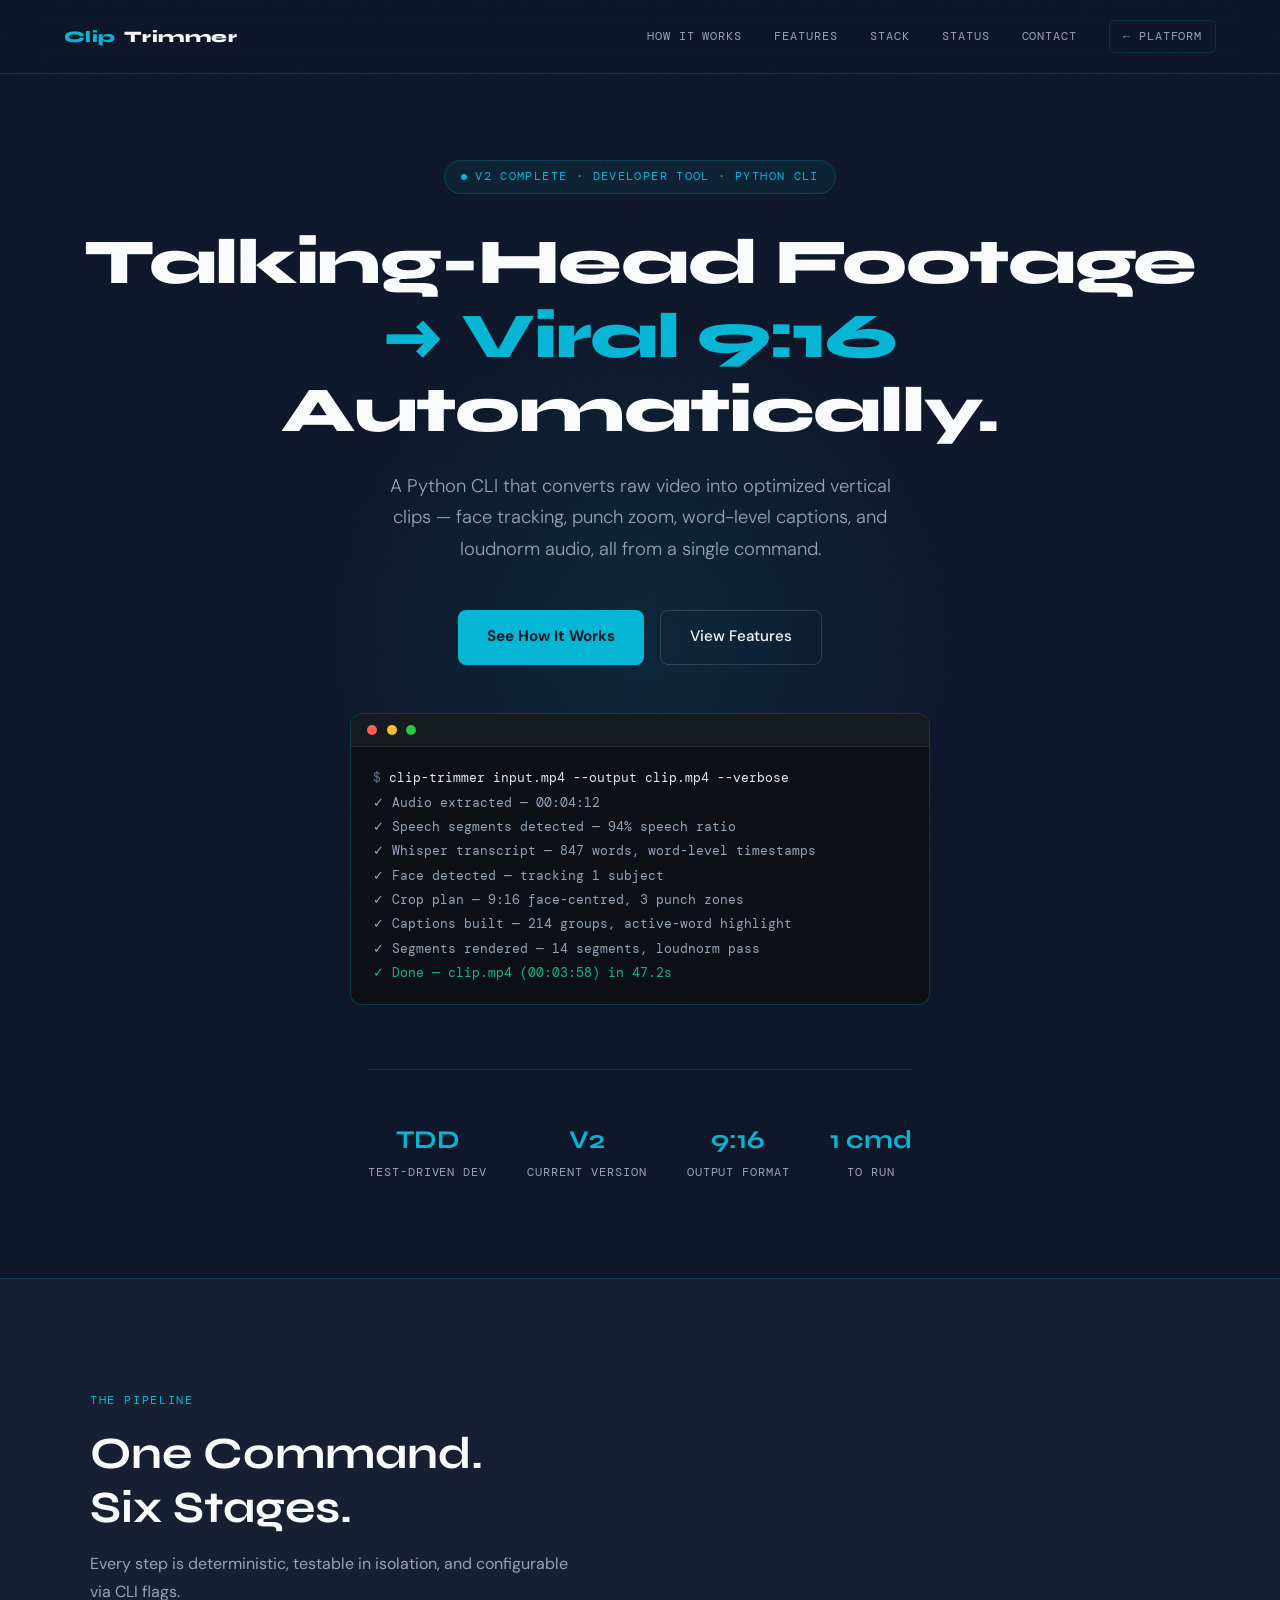
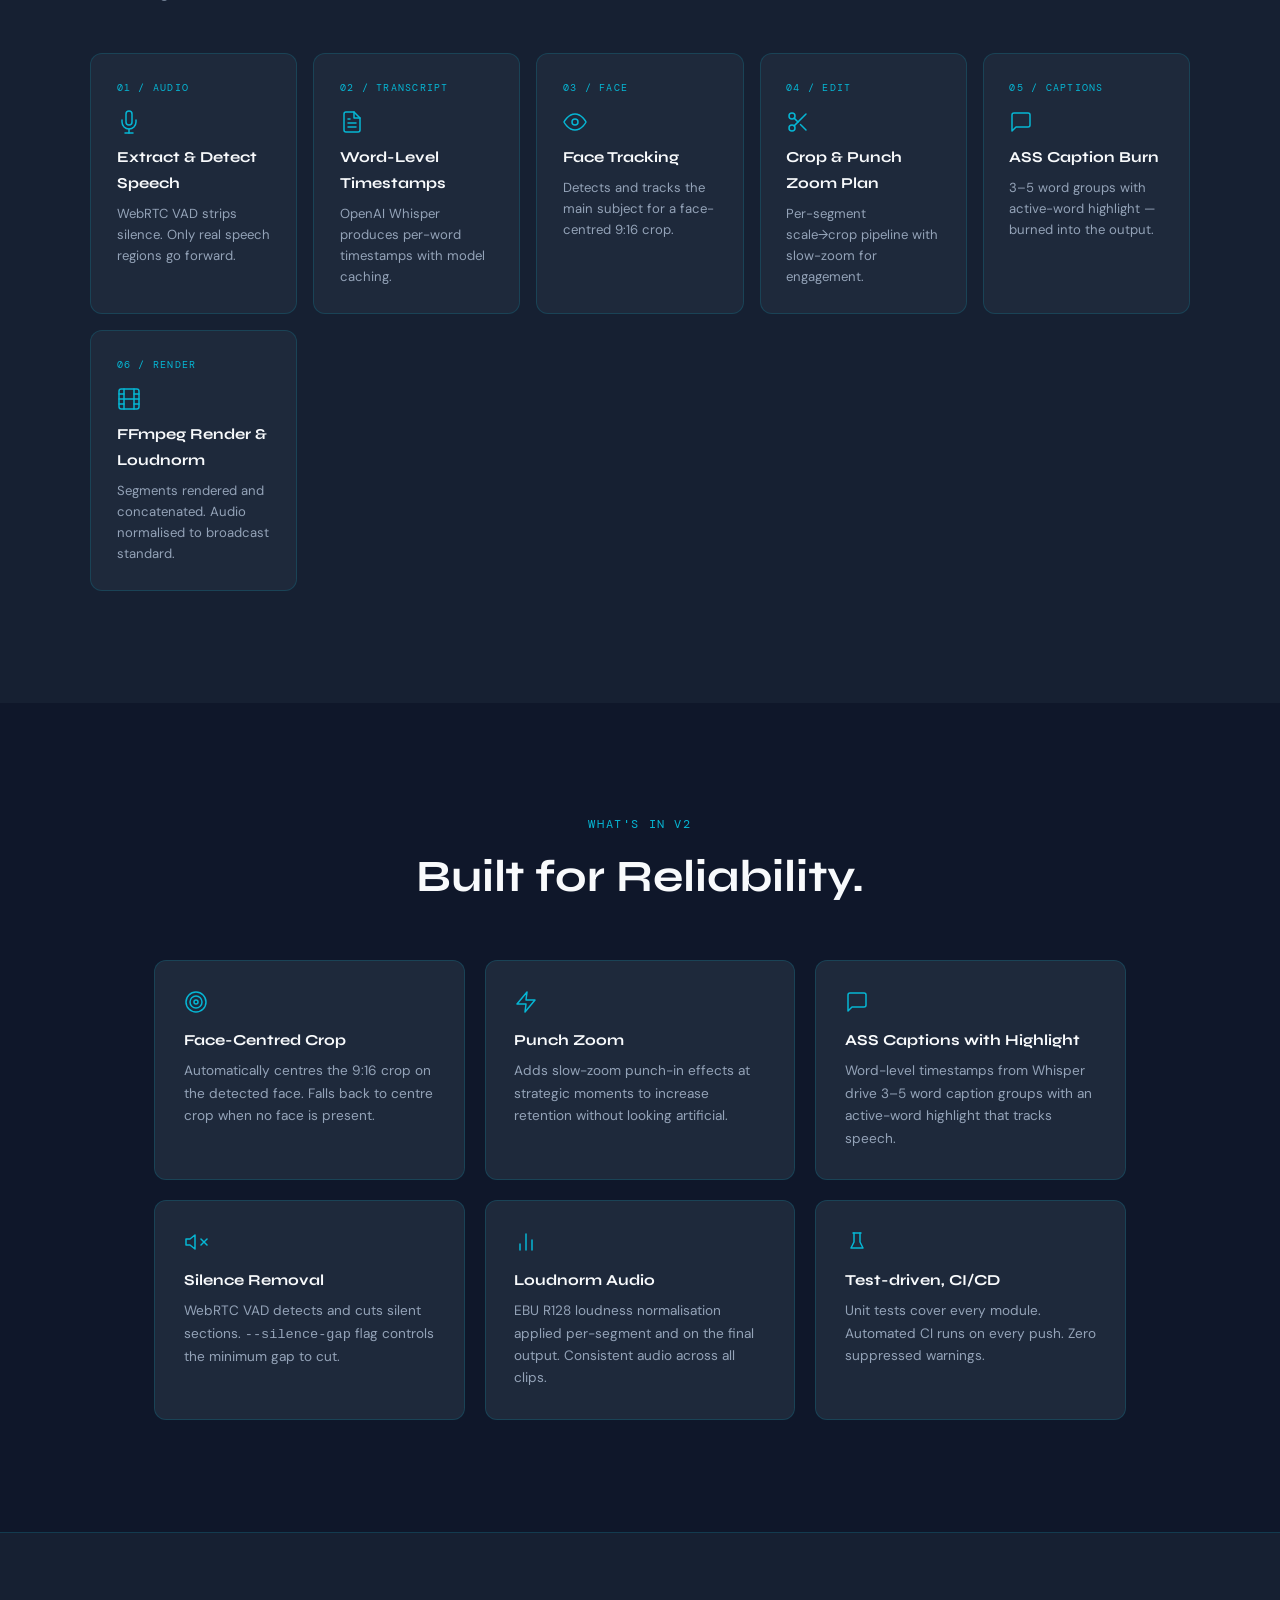
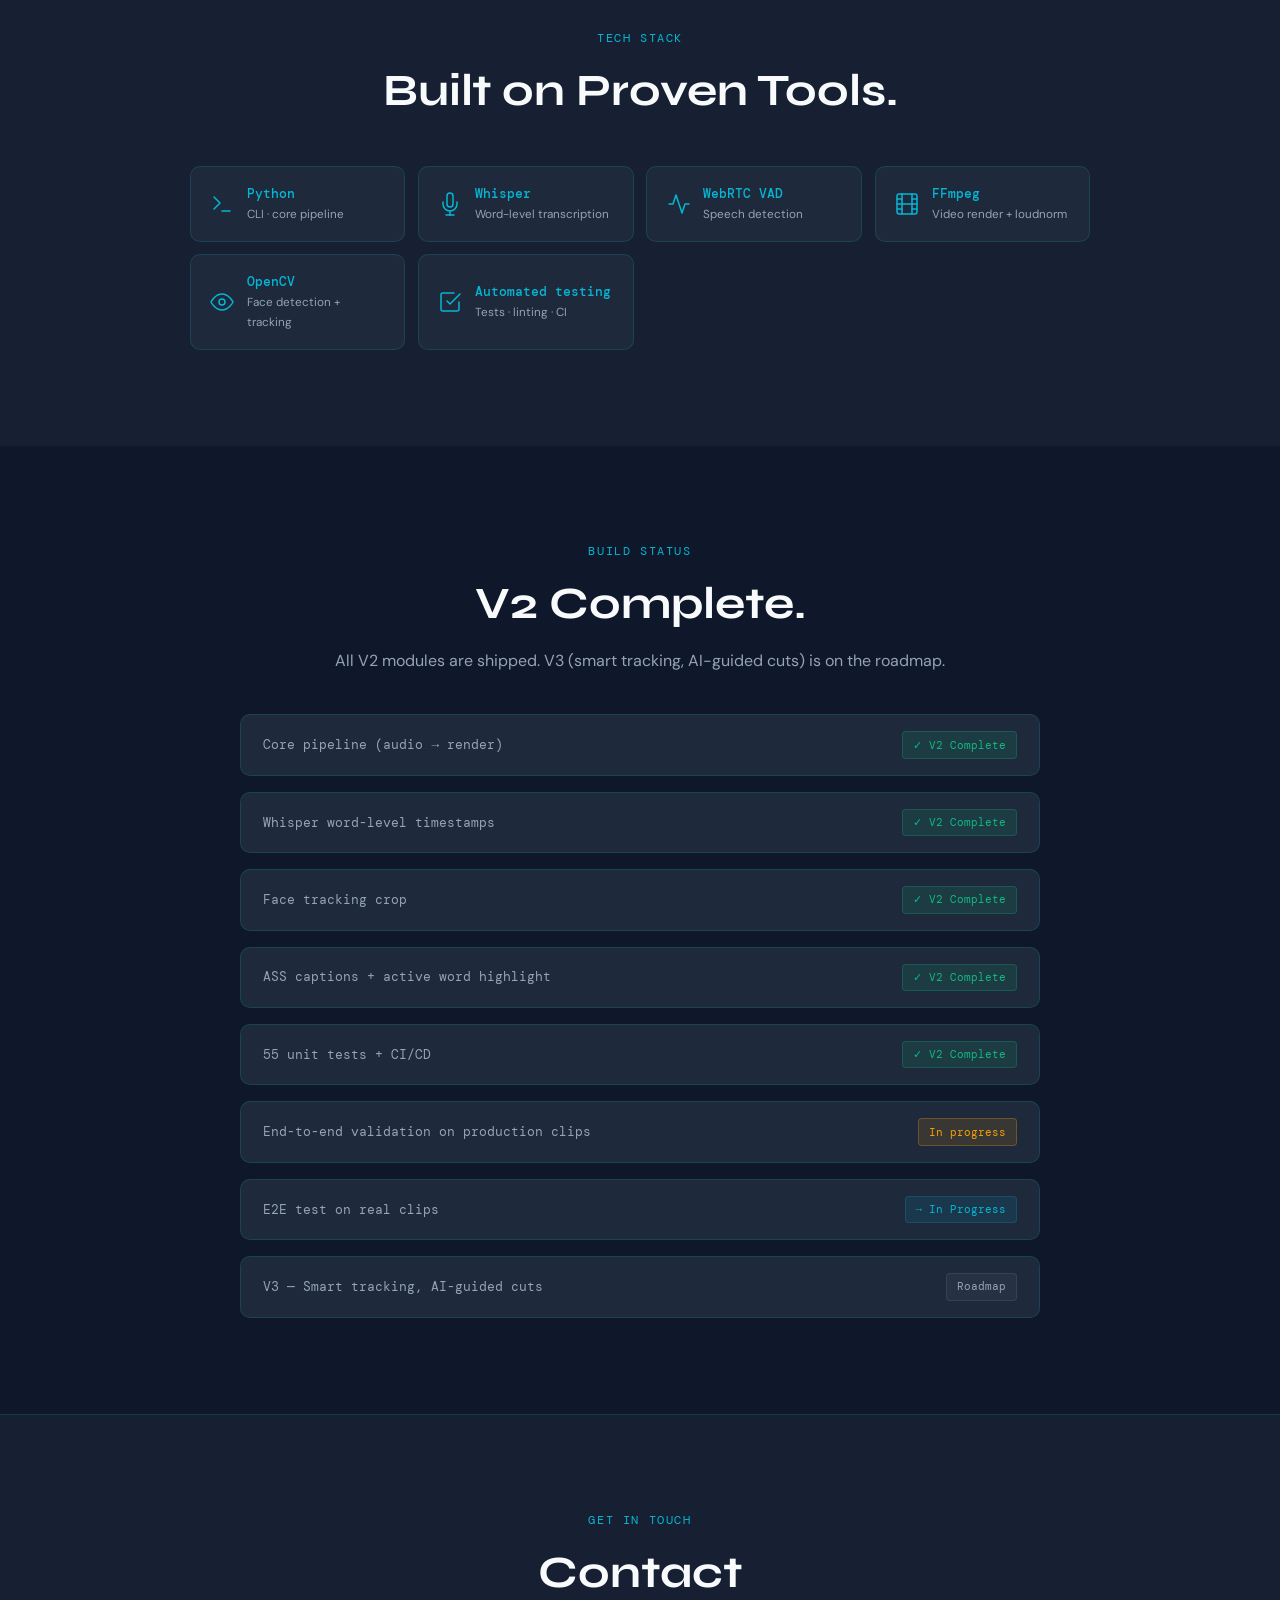
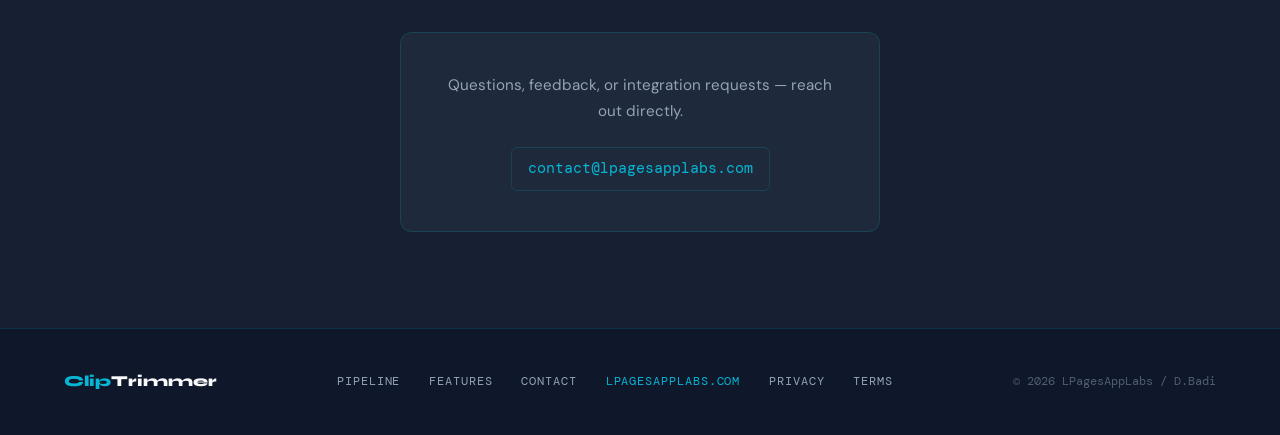
==== commit 6c479ff2: "Stop claiming fully tested, and state an age policy The site claimed 'V2 Complete' throughout while " ====
--- a/index.html
+++ b/index.html
@@ -159,6 +159,7 @@
       <div class="status-row"><span class="s-label">Face tracking crop</span><span class="s-badge s-done">✓ V2 Complete</span></div>
       <div class="status-row"><span class="s-label">ASS captions + active word highlight</span><span class="s-badge s-done">✓ V2 Complete</span></div>
       <div class="status-row"><span class="s-label">55 unit tests + CI/CD</span><span class="s-badge s-done">✓ V2 Complete</span></div>
+      <div class="status-row"><span class="s-label">End-to-end validation on production clips</span><span class="s-badge s-wip">In progress</span></div>
       <div class="status-row"><span class="s-label">E2E test on real clips</span><span class="s-badge s-pending">→ In Progress</span></div>
       <div class="status-row"><span class="s-label">V3 — Smart tracking, AI-guided cuts</span><span class="s-badge s-roadmap">Roadmap</span></div>
     </div>
--- a/styles.css
+++ b/styles.css
@@ -112,6 +112,9 @@
     .s-label { font-family:'DM Mono',monospace; font-size:0.8rem; color:var(--muted); flex:1; text-align:left; }
     .s-badge { font-family:'DM Mono',monospace; font-size:0.7rem; padding:0.2rem 0.6rem; border-radius:4px; white-space:nowrap; }
     .s-done { background:rgba(16,185,129,0.12); border:1px solid rgba(16,185,129,0.25); color:var(--emerald); }
+    /* Amber #F59E0B measures 6.81:1 on --surface — an outstanding item must be as
+       legible as a completed one, or the status list only tells half the truth. */
+    .s-wip { background:rgba(245,158,11,0.12); border:1px solid rgba(245,158,11,0.28); color:#F59E0B; }
     .s-pending { background:rgba(6,182,212,0.1); border:1px solid rgba(6,182,212,0.2); color:var(--cyan); }
 
     #contact { padding:6rem 5%; background:var(--surface2); border-top:1px solid var(--border); text-align:center; }
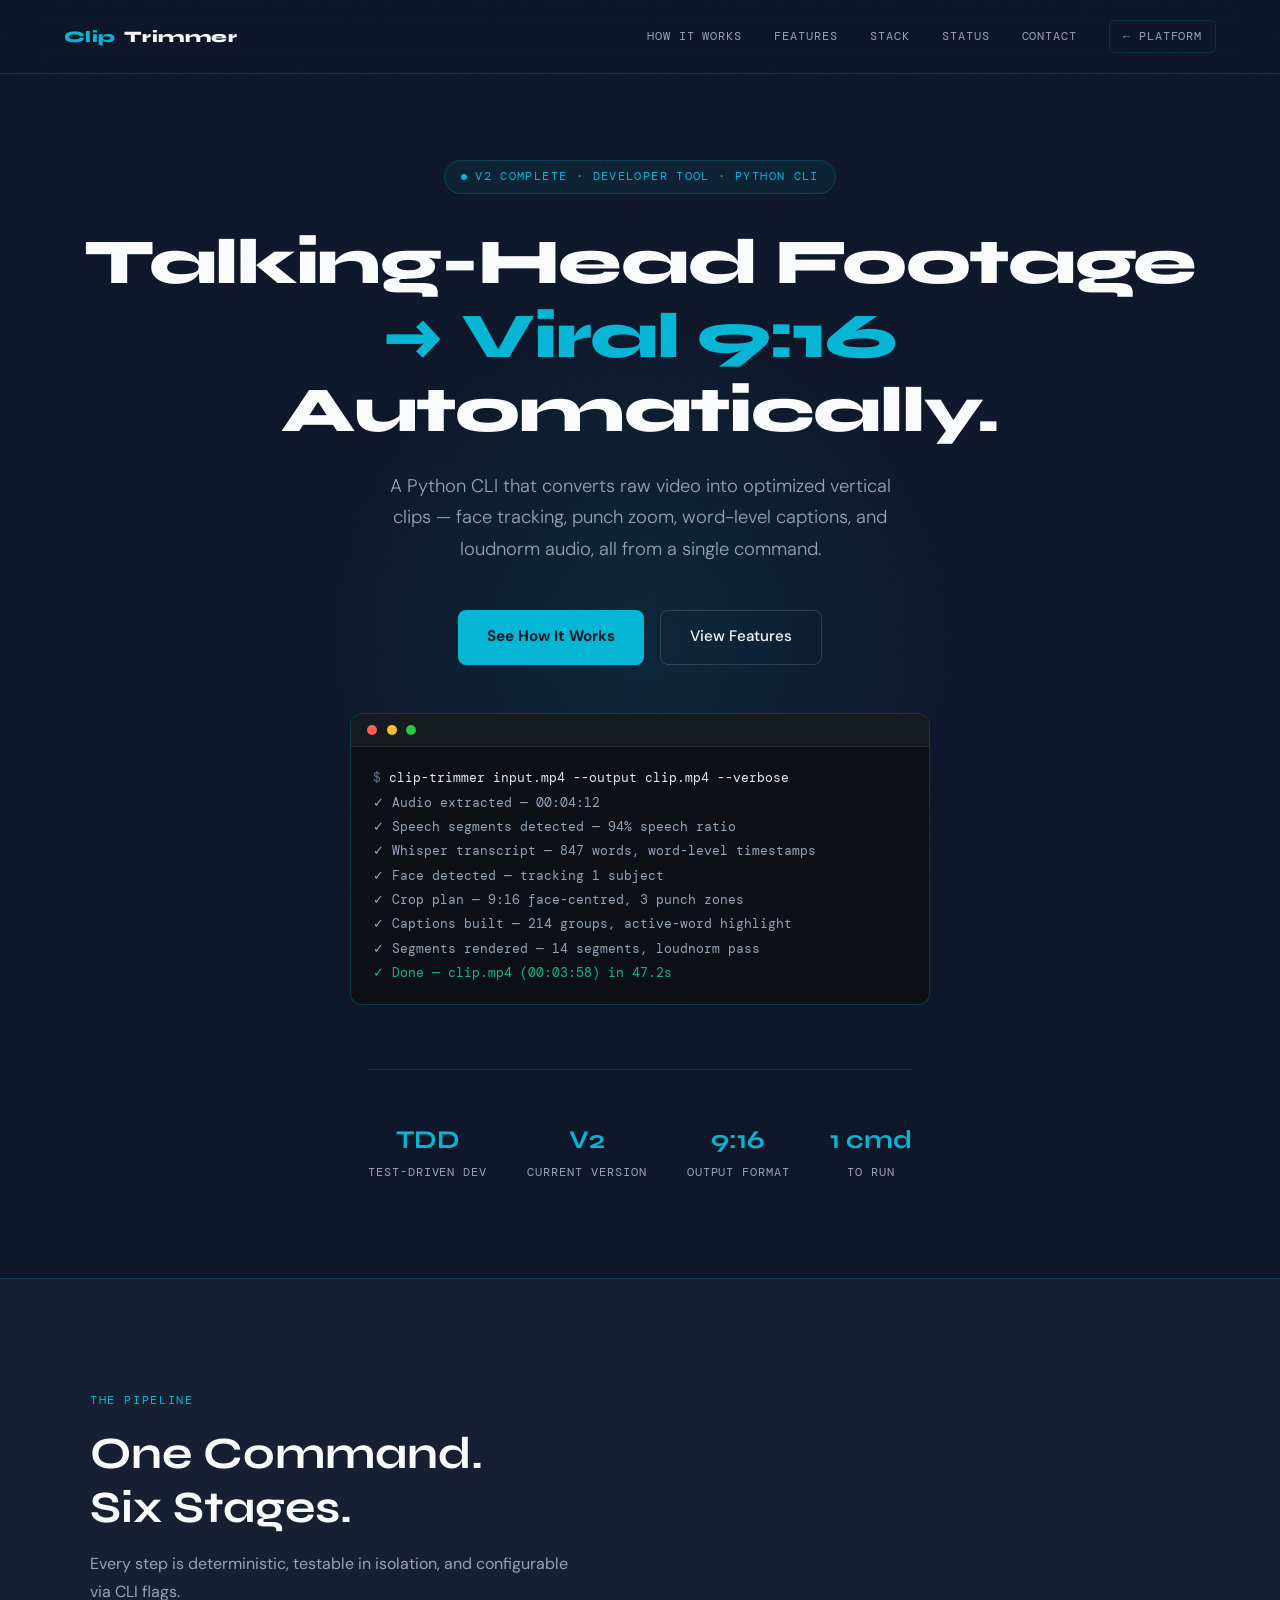
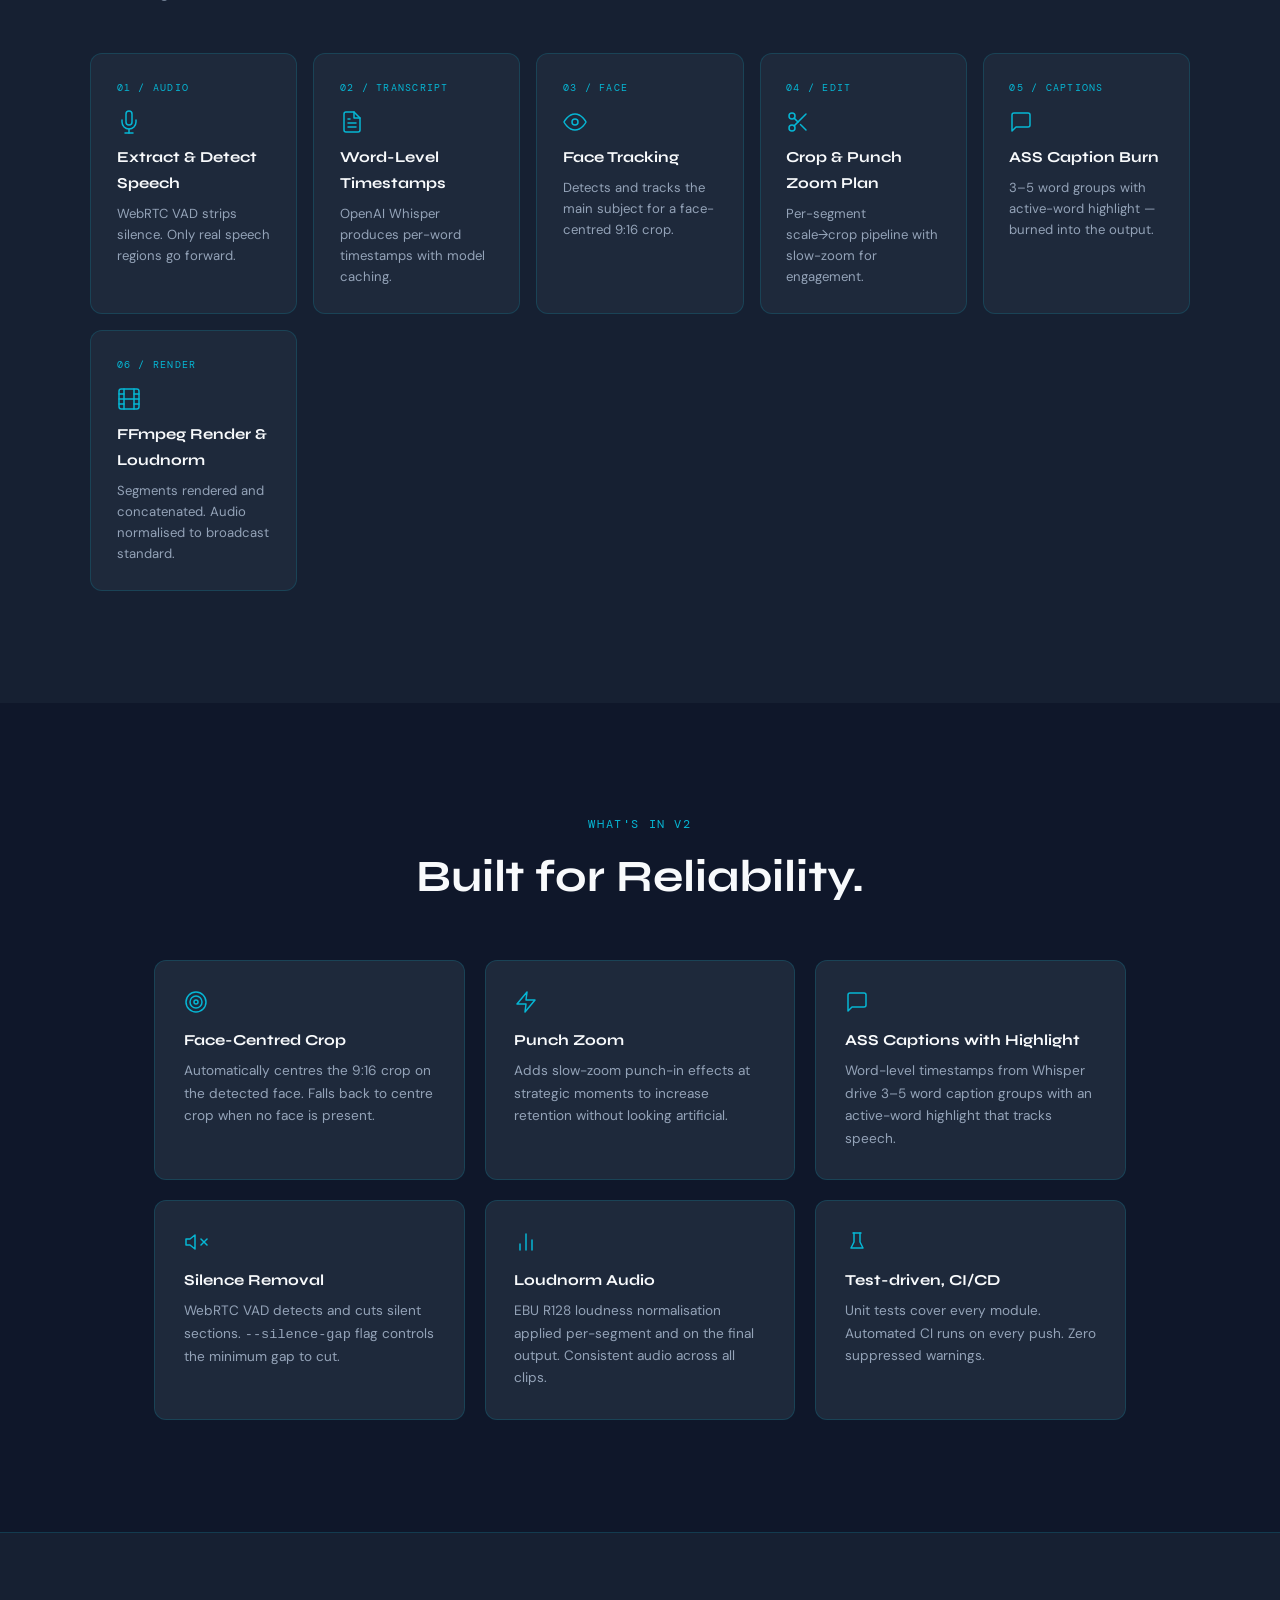
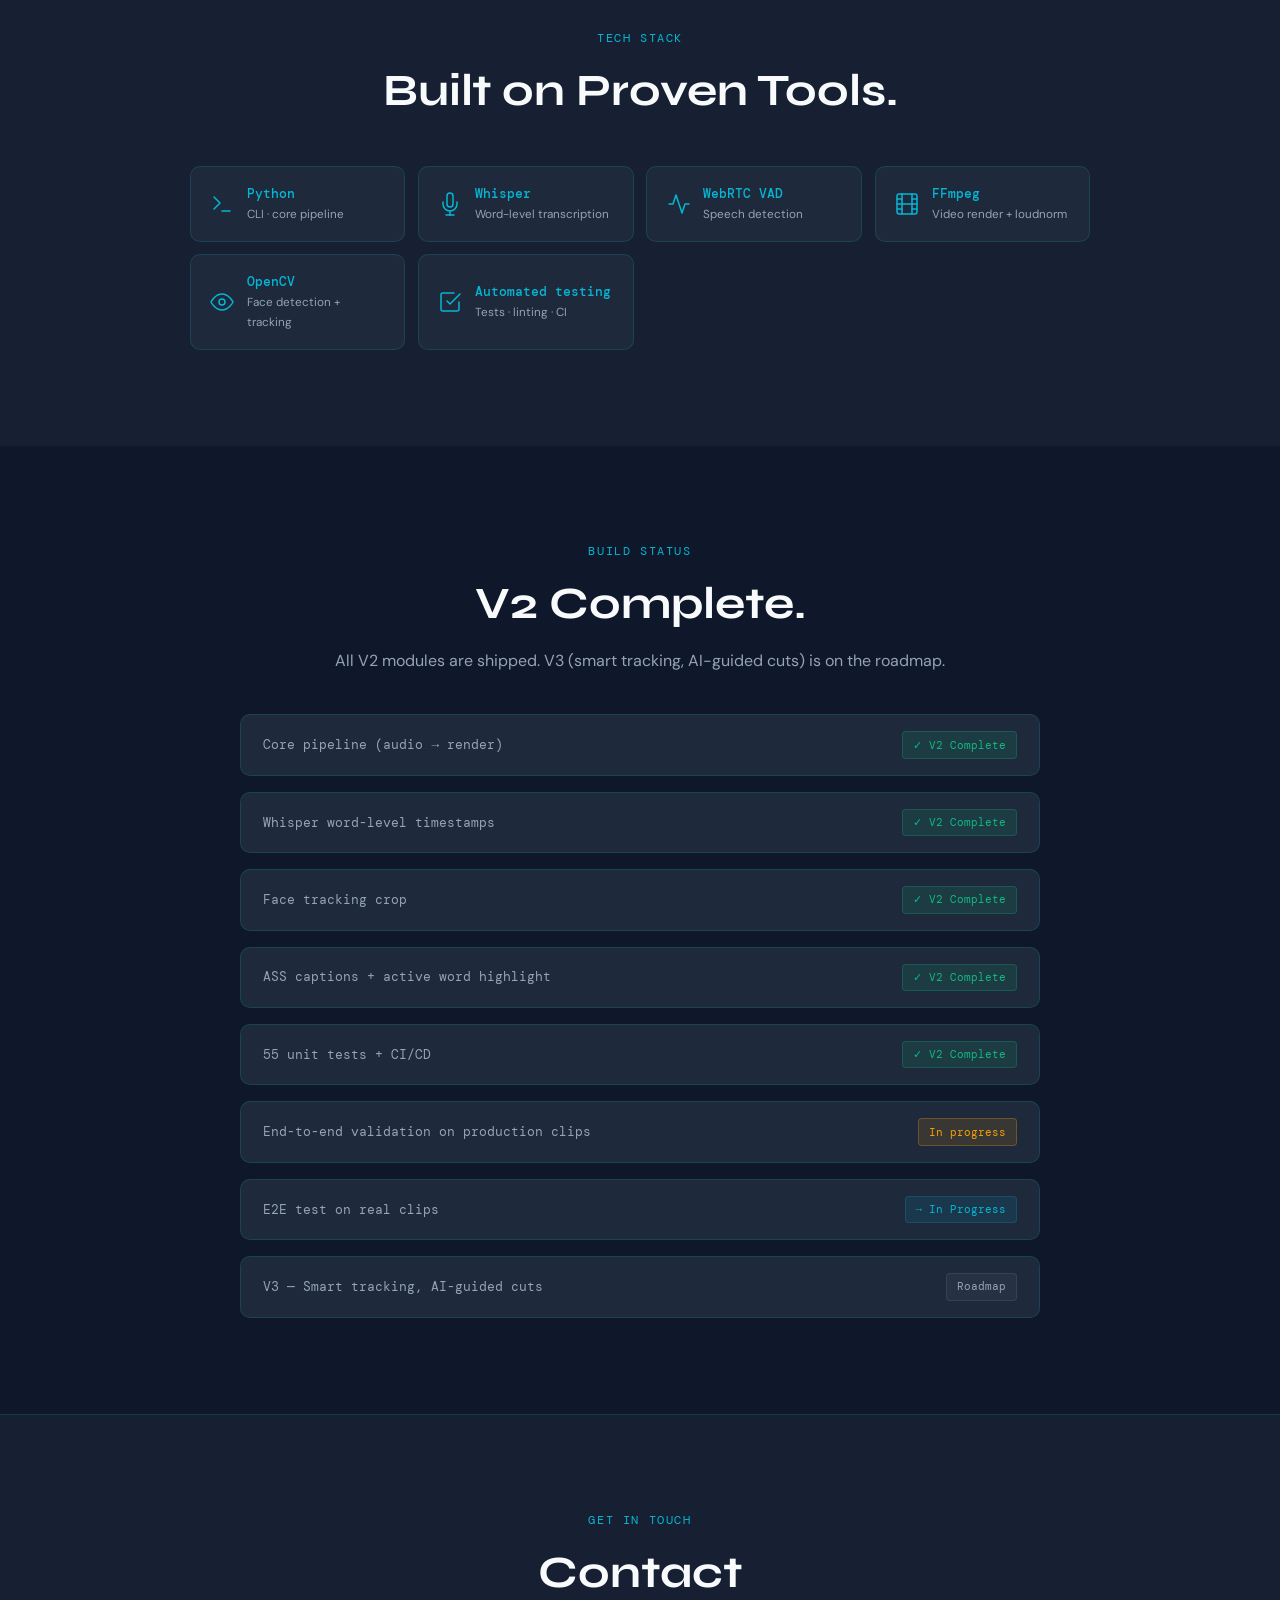
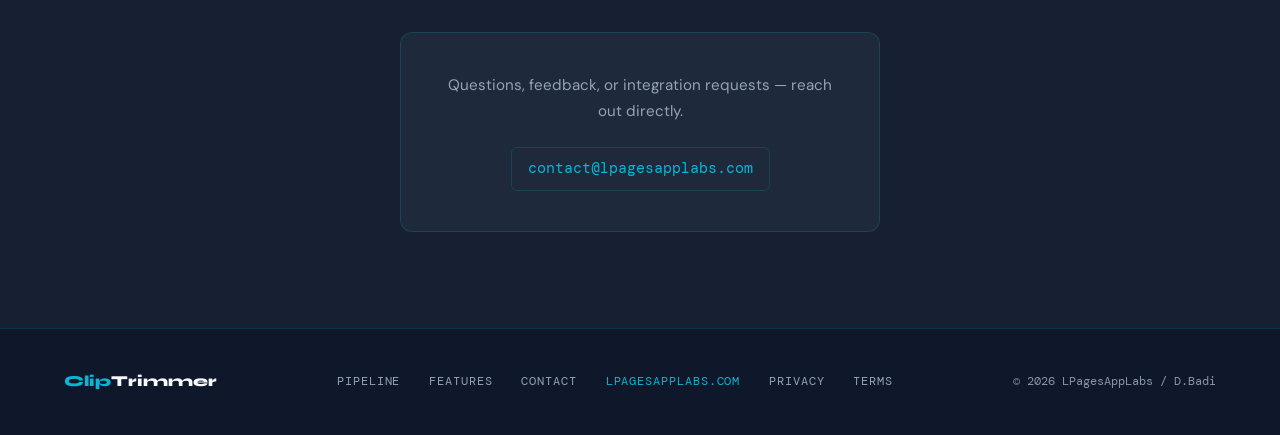
==== commit 581ff372: "Make the accessibility layer real, not incidental Four systemic defects, each fixed at its root rath" ====
--- a/index.html
+++ b/index.html
@@ -101,12 +101,12 @@
       <p>Every step is deterministic, testable in isolation, and configurable via CLI flags.</p>
     </div>
     <div class="steps-grid">
-      <div class="step-card reveal"><div class="step-n">01 / AUDIO</div><div class="step-icon"><svg width="24" height="24" viewBox="0 0 24 24" fill="none" stroke="#06B6D4" stroke-width="1.5" stroke-linecap="round" stroke-linejoin="round" aria-hidden="true"><path d="M12 1a3 3 0 0 0-3 3v8a3 3 0 0 0 6 0V4a3 3 0 0 0-3-3z"/><path d="M19 10v2a7 7 0 0 1-14 0v-2"/><line x1="12" y1="19" x2="12" y2="23"/><line x1="8" y1="23" x2="16" y2="23"/></svg></div><div class="step-title">Extract & Detect Speech</div><div class="step-desc">WebRTC VAD strips silence. Only real speech regions go forward.</div></div>
-      <div class="step-card reveal"><div class="step-n">02 / TRANSCRIPT</div><div class="step-icon"><svg width="24" height="24" viewBox="0 0 24 24" fill="none" stroke="#06B6D4" stroke-width="1.5" stroke-linecap="round" stroke-linejoin="round" aria-hidden="true"><path d="M14 2H6a2 2 0 0 0-2 2v16a2 2 0 0 0 2 2h12a2 2 0 0 0 2-2V8z"/><polyline points="14 2 14 8 20 8"/><line x1="16" y1="13" x2="8" y2="13"/><line x1="16" y1="17" x2="8" y2="17"/><polyline points="10 9 9 9 8 9"/></svg></div><div class="step-title">Word-Level Timestamps</div><div class="step-desc">OpenAI Whisper produces per-word timestamps with model caching.</div></div>
-      <div class="step-card reveal"><div class="step-n">03 / FACE</div><div class="step-icon"><svg width="24" height="24" viewBox="0 0 24 24" fill="none" stroke="#06B6D4" stroke-width="1.5" stroke-linecap="round" stroke-linejoin="round" aria-hidden="true"><path d="M1 12s4-8 11-8 11 8 11 8-4 8-11 8-11-8-11-8z"/><circle cx="12" cy="12" r="3"/></svg></div><div class="step-title">Face Tracking</div><div class="step-desc">Detects and tracks the main subject for a face-centred 9:16 crop.</div></div>
-      <div class="step-card reveal"><div class="step-n">04 / EDIT</div><div class="step-icon"><svg width="24" height="24" viewBox="0 0 24 24" fill="none" stroke="#06B6D4" stroke-width="1.5" stroke-linecap="round" stroke-linejoin="round" aria-hidden="true"><circle cx="6" cy="6" r="3"/><circle cx="6" cy="18" r="3"/><line x1="20" y1="4" x2="8.12" y2="15.88"/><line x1="14.47" y1="14.48" x2="20" y2="20"/><line x1="8.12" y1="8.12" x2="12" y2="12"/></svg></div><div class="step-title">Crop & Punch Zoom Plan</div><div class="step-desc">Per-segment scale→crop pipeline with slow-zoom for engagement.</div></div>
-      <div class="step-card reveal"><div class="step-n">05 / CAPTIONS</div><div class="step-icon"><svg width="24" height="24" viewBox="0 0 24 24" fill="none" stroke="#06B6D4" stroke-width="1.5" stroke-linecap="round" stroke-linejoin="round" aria-hidden="true"><path d="M21 15a2 2 0 0 1-2 2H7l-4 4V5a2 2 0 0 1 2-2h14a2 2 0 0 1 2 2z"/></svg></div><div class="step-title">ASS Caption Burn</div><div class="step-desc">3–5 word groups with active-word highlight — burned into the output.</div></div>
-      <div class="step-card reveal"><div class="step-n">06 / RENDER</div><div class="step-icon"><svg width="24" height="24" viewBox="0 0 24 24" fill="none" stroke="#06B6D4" stroke-width="1.5" stroke-linecap="round" stroke-linejoin="round" aria-hidden="true"><rect x="2" y="2" width="20" height="20" rx="2.18" ry="2.18"/><line x1="7" y1="2" x2="7" y2="22"/><line x1="17" y1="2" x2="17" y2="22"/><line x1="2" y1="12" x2="22" y2="12"/><line x1="2" y1="7" x2="7" y2="7"/><line x1="2" y1="17" x2="7" y2="17"/><line x1="17" y1="17" x2="22" y2="17"/><line x1="17" y1="7" x2="22" y2="7"/></svg></div><div class="step-title">FFmpeg Render & Loudnorm</div><div class="step-desc">Segments rendered and concatenated. Audio normalised to broadcast standard.</div></div>
+      <div class="step-card reveal"><div class="step-n">01 / AUDIO</div><div class="step-icon"><svg width="24" height="24" viewBox="0 0 24 24" fill="none" stroke="#06B6D4" stroke-width="1.5" stroke-linecap="round" stroke-linejoin="round" aria-hidden="true"><path d="M12 1a3 3 0 0 0-3 3v8a3 3 0 0 0 6 0V4a3 3 0 0 0-3-3z"/><path d="M19 10v2a7 7 0 0 1-14 0v-2"/><line x1="12" y1="19" x2="12" y2="23"/><line x1="8" y1="23" x2="16" y2="23"/></svg></div><h3 class="step-title">Extract & Detect Speech</h3><div class="step-desc">WebRTC VAD strips silence. Only real speech regions go forward.</div></div>
+      <div class="step-card reveal"><div class="step-n">02 / TRANSCRIPT</div><div class="step-icon"><svg width="24" height="24" viewBox="0 0 24 24" fill="none" stroke="#06B6D4" stroke-width="1.5" stroke-linecap="round" stroke-linejoin="round" aria-hidden="true"><path d="M14 2H6a2 2 0 0 0-2 2v16a2 2 0 0 0 2 2h12a2 2 0 0 0 2-2V8z"/><polyline points="14 2 14 8 20 8"/><line x1="16" y1="13" x2="8" y2="13"/><line x1="16" y1="17" x2="8" y2="17"/><polyline points="10 9 9 9 8 9"/></svg></div><h3 class="step-title">Word-Level Timestamps</h3><div class="step-desc">OpenAI Whisper produces per-word timestamps with model caching.</div></div>
+      <div class="step-card reveal"><div class="step-n">03 / FACE</div><div class="step-icon"><svg width="24" height="24" viewBox="0 0 24 24" fill="none" stroke="#06B6D4" stroke-width="1.5" stroke-linecap="round" stroke-linejoin="round" aria-hidden="true"><path d="M1 12s4-8 11-8 11 8 11 8-4 8-11 8-11-8-11-8z"/><circle cx="12" cy="12" r="3"/></svg></div><h3 class="step-title">Face Tracking</h3><div class="step-desc">Detects and tracks the main subject for a face-centred 9:16 crop.</div></div>
+      <div class="step-card reveal"><div class="step-n">04 / EDIT</div><div class="step-icon"><svg width="24" height="24" viewBox="0 0 24 24" fill="none" stroke="#06B6D4" stroke-width="1.5" stroke-linecap="round" stroke-linejoin="round" aria-hidden="true"><circle cx="6" cy="6" r="3"/><circle cx="6" cy="18" r="3"/><line x1="20" y1="4" x2="8.12" y2="15.88"/><line x1="14.47" y1="14.48" x2="20" y2="20"/><line x1="8.12" y1="8.12" x2="12" y2="12"/></svg></div><h3 class="step-title">Crop & Punch Zoom Plan</h3><div class="step-desc">Per-segment scale→crop pipeline with slow-zoom for engagement.</div></div>
+      <div class="step-card reveal"><div class="step-n">05 / CAPTIONS</div><div class="step-icon"><svg width="24" height="24" viewBox="0 0 24 24" fill="none" stroke="#06B6D4" stroke-width="1.5" stroke-linecap="round" stroke-linejoin="round" aria-hidden="true"><path d="M21 15a2 2 0 0 1-2 2H7l-4 4V5a2 2 0 0 1 2-2h14a2 2 0 0 1 2 2z"/></svg></div><h3 class="step-title">ASS Caption Burn</h3><div class="step-desc">3–5 word groups with active-word highlight — burned into the output.</div></div>
+      <div class="step-card reveal"><div class="step-n">06 / RENDER</div><div class="step-icon"><svg width="24" height="24" viewBox="0 0 24 24" fill="none" stroke="#06B6D4" stroke-width="1.5" stroke-linecap="round" stroke-linejoin="round" aria-hidden="true"><rect x="2" y="2" width="20" height="20" rx="2.18" ry="2.18"/><line x1="7" y1="2" x2="7" y2="22"/><line x1="17" y1="2" x2="17" y2="22"/><line x1="2" y1="12" x2="22" y2="12"/><line x1="2" y1="7" x2="7" y2="7"/><line x1="2" y1="17" x2="7" y2="17"/><line x1="17" y1="17" x2="22" y2="17"/><line x1="17" y1="7" x2="22" y2="7"/></svg></div><h3 class="step-title">FFmpeg Render & Loudnorm</h3><div class="step-desc">Segments rendered and concatenated. Audio normalised to broadcast standard.</div></div>
     </div>
   </div>
 </section>
--- a/styles.css
+++ b/styles.css
@@ -7,7 +7,7 @@
       --cyan-glow2: rgba(6,182,212,0.07);
       --accent2: #22D3EE;
       --emerald: #10B981;
-      --white: #F8FAFC; --muted: #94A3B8;
+      --white: #F8FAFC; --muted: #94A3B8; --muted-dim: #8A97A8;
       --border: rgba(6,182,212,0.18);
     }
     html { scroll-behavior: smooth; }
@@ -129,7 +129,7 @@
     .footer-links { display:flex; gap:1.8rem; flex-wrap:wrap; }
     .footer-links a { font-family:'DM Mono',monospace; font-size:0.72rem; letter-spacing:0.08em; text-transform:uppercase; color:var(--muted); text-decoration:none; transition:color 0.2s; }
     .footer-links a:hover { color:var(--cyan); }
-    .footer-copy { font-family:'DM Mono',monospace; font-size:0.72rem; color:var(--muted); opacity:0.5; }
+    .footer-copy { font-family:'DM Mono',monospace; font-size:0.72rem; color:var(--muted-dim); }
 
     .reveal { opacity:0; transform:translateY(20px); transition:opacity 0.7s ease, transform 0.7s ease; }
     .reveal.visible { opacity:1; transform:none; }
@@ -166,3 +166,36 @@
   transition: top 0.15s ease;
 }
 .skip-link:focus { top: 0; outline: 2px solid #0F172A; outline-offset: 2px; }
+
+/* Focus is a designed state, not a browser default. Nothing on this platform
+   defined one except .skip-link, and five inputs actively removed the ring and
+   signalled focus with a 1px border tint only — a colour-only indicator, which
+   fails WCAG 1.4.1 and 2.4.7. White on these surfaces measures >13:1.
+   :focus-visible, so pointer users never see a ring they did not ask for. */
+:focus-visible {
+  outline: 2px solid #F8FAFC;
+  outline-offset: 2px;
+  border-radius: 4px;
+}
+a:focus-visible, button:focus-visible, input:focus-visible,
+[tabindex]:focus-visible, .btn:focus-visible {
+  outline: 2px solid #F8FAFC;
+  outline-offset: 2px;
+}
+
+/* Card titles are h3 so screen readers and search engines can navigate by
+   heading; :where() keeps specificity at 0 so the existing class rules,
+   which were written for divs, continue to control every visual property. */
+:where(h3.work-name, h3.feature-title, h3.step-title, h3.svc-title, h3.prod-name, h3.post-title, h3.concept-title, h3.why-title, h3.card-title, h3.tier-name) {
+  margin: 0; font-size: inherit; font-weight: inherit; line-height: inherit;
+}
+:where(h3.vis-title, h3.m-name, h3.goal-title, h3.lt-title, h3.how-title, h3.tier-head) {
+  margin: 0; font-size: inherit; font-weight: inherit; line-height: inherit;
+}
+
+/* WCAG 2.5.8 — standalone nav and footer links computed ~20px tall against a
+   24px minimum. min-height with inline-flex raises the hit area without adding
+   padding that would shift the existing horizontal rhythm. */
+.nav-links a, .footer-links a, .nav-mobile a, .nav-right a {
+  display: inline-flex; align-items: center; min-height: 24px;
+}
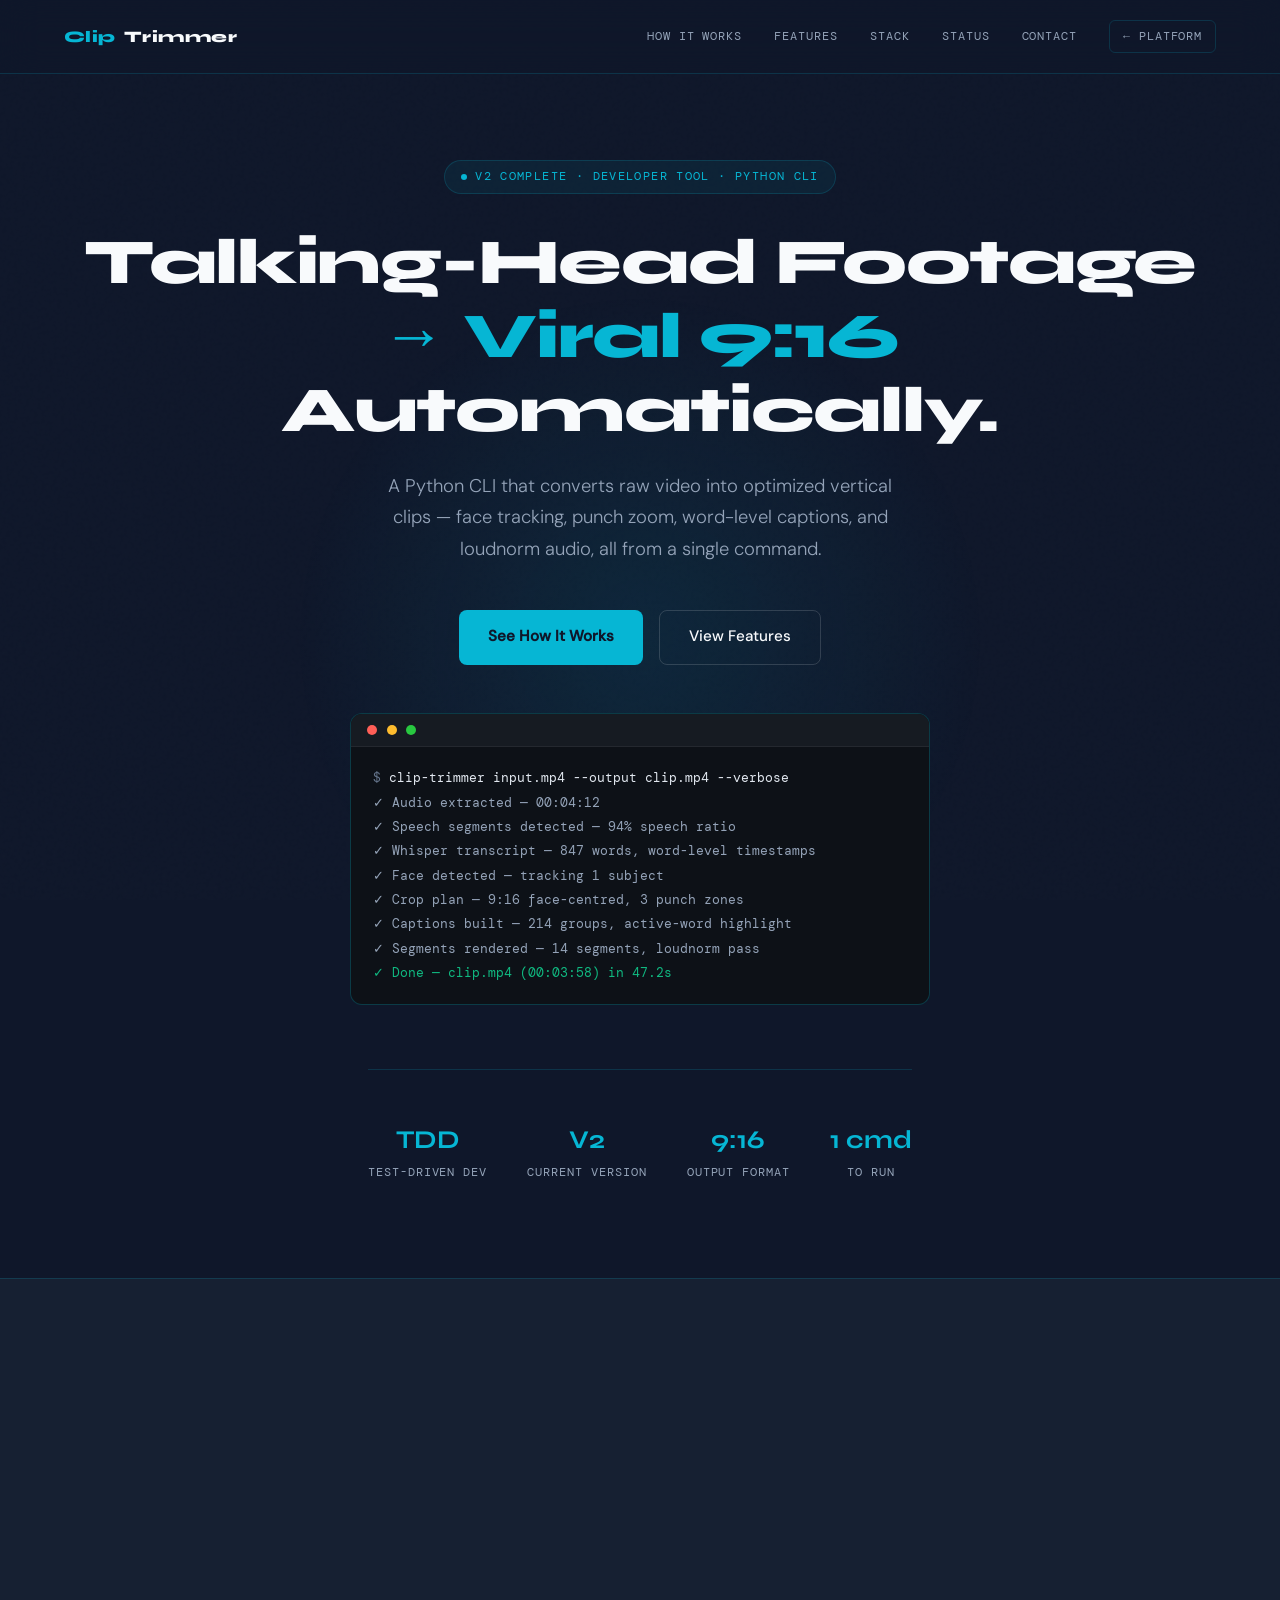
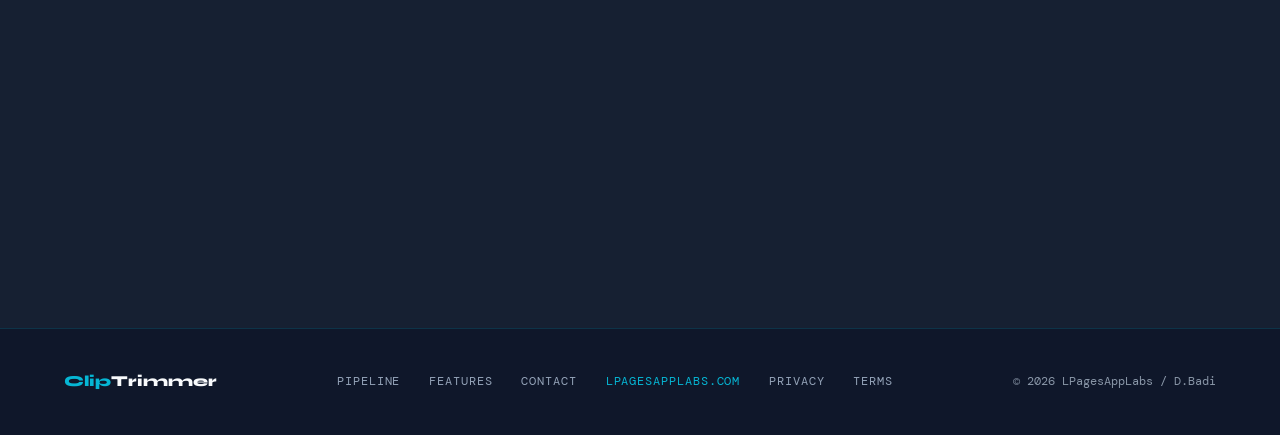
==== commit 7137f89f: "Remove the last third-party origin, and stop JS failure blanking the page Fonts are now served from " ====
--- a/index.html
+++ b/index.html
@@ -22,8 +22,10 @@
   <meta name="theme-color" content="#0F172A">
   <meta name="robots" content="index, follow">
   <link rel="icon" href="https://lpagesapplabs.com/logo.svg" type="image/svg+xml">
-  <link rel="preconnect" href="https://fonts.bunny.net" crossorigin>
-  <link href="https://fonts.bunny.net/css2?family=Syne:wght@400;600;700;800&family=DM+Mono:wght@300;400;500&family=DM+Sans:wght@300;400;500&display=swap" rel="stylesheet">
+  <script src="main.js"></script>
+  <link rel="stylesheet" href="fonts.css">
+  <link rel="preload" href="fonts/syne-latin-800-normal.woff2" as="font" type="font/woff2" crossorigin>
+  <link rel="preload" href="fonts/dm-sans-latin-400-normal.woff2" as="font" type="font/woff2" crossorigin>
   <link rel="stylesheet" href="styles.css">
 </head>
 <body>
@@ -193,6 +195,5 @@
   <div class="footer-copy">© 2026 LPagesAppLabs / D.Badi</div>
 </footer>
 
-<script src="main.js" defer></script>
 </body>
 </html>
--- a/fonts.css
+++ b/fonts.css
@@ -0,0 +1,219 @@
+/* Self-hosted webfonts. Previously loaded from fonts.bunny.net, which sat in both
+   style-src and font-src on all nine origins with no SRI possible, because the
+   CSS URL is generated. Serving them from our own origin removes the last
+   third-party origin on the platform and lets the CSP drop to 'self'.
+   Greek subsets omitted; latin and latin-ext cover English and Romanian. */
+
+/* latin */
+@font-face {
+  font-family: 'Syne';
+  font-style: normal;
+  font-weight: 400;
+  font-stretch: 100%;
+  font-display: swap;
+  src: url(fonts/syne-latin-400-normal.woff2) format('woff2'); 
+  unicode-range: U+0000-00FF,U+0131,U+0152-0153,U+02BB-02BC,U+02C6,U+02DA,U+02DC,U+0304,U+0308,U+0329,U+2000-206F,U+20AC,U+2122,U+2191,U+2193,U+2212,U+2215,U+FEFF,U+FFFD;
+}
+
+/* latin-ext */
+@font-face {
+  font-family: 'Syne';
+  font-style: normal;
+  font-weight: 400;
+  font-stretch: 100%;
+  font-display: swap;
+  src: url(fonts/syne-latin-ext-400-normal.woff2) format('woff2'); 
+  unicode-range: U+0100-02BA,U+02BD-02C5,U+02C7-02CC,U+02CE-02D7,U+02DD-02FF,U+0304,U+0308,U+0329,U+1D00-1DBF,U+1E00-1E9F,U+1EF2-1EFF,U+2020,U+20A0-20AB,U+20AD-20C0,U+2113,U+2C60-2C7F,U+A720-A7FF;
+}
+
+/* latin */
+@font-face {
+  font-family: 'Syne';
+  font-style: normal;
+  font-weight: 600;
+  font-stretch: 100%;
+  font-display: swap;
+  src: url(fonts/syne-latin-600-normal.woff2) format('woff2'); 
+  unicode-range: U+0000-00FF,U+0131,U+0152-0153,U+02BB-02BC,U+02C6,U+02DA,U+02DC,U+0304,U+0308,U+0329,U+2000-206F,U+20AC,U+2122,U+2191,U+2193,U+2212,U+2215,U+FEFF,U+FFFD;
+}
+
+/* latin-ext */
+@font-face {
+  font-family: 'Syne';
+  font-style: normal;
+  font-weight: 600;
+  font-stretch: 100%;
+  font-display: swap;
+  src: url(fonts/syne-latin-ext-600-normal.woff2) format('woff2'); 
+  unicode-range: U+0100-02BA,U+02BD-02C5,U+02C7-02CC,U+02CE-02D7,U+02DD-02FF,U+0304,U+0308,U+0329,U+1D00-1DBF,U+1E00-1E9F,U+1EF2-1EFF,U+2020,U+20A0-20AB,U+20AD-20C0,U+2113,U+2C60-2C7F,U+A720-A7FF;
+}
+
+/* latin */
+@font-face {
+  font-family: 'Syne';
+  font-style: normal;
+  font-weight: 700;
+  font-stretch: 100%;
+  font-display: swap;
+  src: url(fonts/syne-latin-700-normal.woff2) format('woff2'); 
+  unicode-range: U+0000-00FF,U+0131,U+0152-0153,U+02BB-02BC,U+02C6,U+02DA,U+02DC,U+0304,U+0308,U+0329,U+2000-206F,U+20AC,U+2122,U+2191,U+2193,U+2212,U+2215,U+FEFF,U+FFFD;
+}
+
+/* latin-ext */
+@font-face {
+  font-family: 'Syne';
+  font-style: normal;
+  font-weight: 700;
+  font-stretch: 100%;
+  font-display: swap;
+  src: url(fonts/syne-latin-ext-700-normal.woff2) format('woff2'); 
+  unicode-range: U+0100-02BA,U+02BD-02C5,U+02C7-02CC,U+02CE-02D7,U+02DD-02FF,U+0304,U+0308,U+0329,U+1D00-1DBF,U+1E00-1E9F,U+1EF2-1EFF,U+2020,U+20A0-20AB,U+20AD-20C0,U+2113,U+2C60-2C7F,U+A720-A7FF;
+}
+
+/* latin */
+@font-face {
+  font-family: 'Syne';
+  font-style: normal;
+  font-weight: 800;
+  font-stretch: 100%;
+  font-display: swap;
+  src: url(fonts/syne-latin-800-normal.woff2) format('woff2'); 
+  unicode-range: U+0000-00FF,U+0131,U+0152-0153,U+02BB-02BC,U+02C6,U+02DA,U+02DC,U+0304,U+0308,U+0329,U+2000-206F,U+20AC,U+2122,U+2191,U+2193,U+2212,U+2215,U+FEFF,U+FFFD;
+}
+
+/* latin-ext */
+@font-face {
+  font-family: 'Syne';
+  font-style: normal;
+  font-weight: 800;
+  font-stretch: 100%;
+  font-display: swap;
+  src: url(fonts/syne-latin-ext-800-normal.woff2) format('woff2'); 
+  unicode-range: U+0100-02BA,U+02BD-02C5,U+02C7-02CC,U+02CE-02D7,U+02DD-02FF,U+0304,U+0308,U+0329,U+1D00-1DBF,U+1E00-1E9F,U+1EF2-1EFF,U+2020,U+20A0-20AB,U+20AD-20C0,U+2113,U+2C60-2C7F,U+A720-A7FF;
+}
+
+/* latin */
+@font-face {
+  font-family: 'DM Mono';
+  font-style: normal;
+  font-weight: 300;
+  font-display: swap;
+  src: url(fonts/dm-mono-latin-300-normal.woff2) format('woff2'); 
+  unicode-range: U+0000-00FF,U+0131,U+0152-0153,U+02BB-02BC,U+02C6,U+02DA,U+02DC,U+0304,U+0308,U+0329,U+2000-206F,U+20AC,U+2122,U+2191,U+2193,U+2212,U+2215,U+FEFF,U+FFFD;
+}
+
+/* latin-ext */
+@font-face {
+  font-family: 'DM Mono';
+  font-style: normal;
+  font-weight: 300;
+  font-display: swap;
+  src: url(fonts/dm-mono-latin-ext-300-normal.woff2) format('woff2'); 
+  unicode-range: U+0100-02BA,U+02BD-02C5,U+02C7-02CC,U+02CE-02D7,U+02DD-02FF,U+0304,U+0308,U+0329,U+1D00-1DBF,U+1E00-1E9F,U+1EF2-1EFF,U+2020,U+20A0-20AB,U+20AD-20C0,U+2113,U+2C60-2C7F,U+A720-A7FF;
+}
+
+/* latin */
+@font-face {
+  font-family: 'DM Mono';
+  font-style: normal;
+  font-weight: 400;
+  font-display: swap;
+  src: url(fonts/dm-mono-latin-400-normal.woff2) format('woff2'); 
+  unicode-range: U+0000-00FF,U+0131,U+0152-0153,U+02BB-02BC,U+02C6,U+02DA,U+02DC,U+0304,U+0308,U+0329,U+2000-206F,U+20AC,U+2122,U+2191,U+2193,U+2212,U+2215,U+FEFF,U+FFFD;
+}
+
+/* latin-ext */
+@font-face {
+  font-family: 'DM Mono';
+  font-style: normal;
+  font-weight: 400;
+  font-display: swap;
+  src: url(fonts/dm-mono-latin-ext-400-normal.woff2) format('woff2'); 
+  unicode-range: U+0100-02BA,U+02BD-02C5,U+02C7-02CC,U+02CE-02D7,U+02DD-02FF,U+0304,U+0308,U+0329,U+1D00-1DBF,U+1E00-1E9F,U+1EF2-1EFF,U+2020,U+20A0-20AB,U+20AD-20C0,U+2113,U+2C60-2C7F,U+A720-A7FF;
+}
+
+/* latin */
+@font-face {
+  font-family: 'DM Mono';
+  font-style: normal;
+  font-weight: 500;
+  font-display: swap;
+  src: url(fonts/dm-mono-latin-500-normal.woff2) format('woff2'); 
+  unicode-range: U+0000-00FF,U+0131,U+0152-0153,U+02BB-02BC,U+02C6,U+02DA,U+02DC,U+0304,U+0308,U+0329,U+2000-206F,U+20AC,U+2122,U+2191,U+2193,U+2212,U+2215,U+FEFF,U+FFFD;
+}
+
+/* latin-ext */
+@font-face {
+  font-family: 'DM Mono';
+  font-style: normal;
+  font-weight: 500;
+  font-display: swap;
+  src: url(fonts/dm-mono-latin-ext-500-normal.woff2) format('woff2'); 
+  unicode-range: U+0100-02BA,U+02BD-02C5,U+02C7-02CC,U+02CE-02D7,U+02DD-02FF,U+0304,U+0308,U+0329,U+1D00-1DBF,U+1E00-1E9F,U+1EF2-1EFF,U+2020,U+20A0-20AB,U+20AD-20C0,U+2113,U+2C60-2C7F,U+A720-A7FF;
+}
+
+/* latin */
+@font-face {
+  font-family: 'DM Sans';
+  font-style: normal;
+  font-weight: 300;
+  font-stretch: 100%;
+  font-display: swap;
+  src: url(fonts/dm-sans-latin-300-normal.woff2) format('woff2'); 
+  unicode-range: U+0000-00FF,U+0131,U+0152-0153,U+02BB-02BC,U+02C6,U+02DA,U+02DC,U+0304,U+0308,U+0329,U+2000-206F,U+20AC,U+2122,U+2191,U+2193,U+2212,U+2215,U+FEFF,U+FFFD;
+}
+
+/* latin-ext */
+@font-face {
+  font-family: 'DM Sans';
+  font-style: normal;
+  font-weight: 300;
+  font-stretch: 100%;
+  font-display: swap;
+  src: url(fonts/dm-sans-latin-ext-300-normal.woff2) format('woff2'); 
+  unicode-range: U+0100-02BA,U+02BD-02C5,U+02C7-02CC,U+02CE-02D7,U+02DD-02FF,U+0304,U+0308,U+0329,U+1D00-1DBF,U+1E00-1E9F,U+1EF2-1EFF,U+2020,U+20A0-20AB,U+20AD-20C0,U+2113,U+2C60-2C7F,U+A720-A7FF;
+}
+
+/* latin */
+@font-face {
+  font-family: 'DM Sans';
+  font-style: normal;
+  font-weight: 400;
+  font-stretch: 100%;
+  font-display: swap;
+  src: url(fonts/dm-sans-latin-400-normal.woff2) format('woff2'); 
+  unicode-range: U+0000-00FF,U+0131,U+0152-0153,U+02BB-02BC,U+02C6,U+02DA,U+02DC,U+0304,U+0308,U+0329,U+2000-206F,U+20AC,U+2122,U+2191,U+2193,U+2212,U+2215,U+FEFF,U+FFFD;
+}
+
+/* latin-ext */
+@font-face {
+  font-family: 'DM Sans';
+  font-style: normal;
+  font-weight: 400;
+  font-stretch: 100%;
+  font-display: swap;
+  src: url(fonts/dm-sans-latin-ext-400-normal.woff2) format('woff2'); 
+  unicode-range: U+0100-02BA,U+02BD-02C5,U+02C7-02CC,U+02CE-02D7,U+02DD-02FF,U+0304,U+0308,U+0329,U+1D00-1DBF,U+1E00-1E9F,U+1EF2-1EFF,U+2020,U+20A0-20AB,U+20AD-20C0,U+2113,U+2C60-2C7F,U+A720-A7FF;
+}
+
+/* latin */
+@font-face {
+  font-family: 'DM Sans';
+  font-style: normal;
+  font-weight: 500;
+  font-stretch: 100%;
+  font-display: swap;
+  src: url(fonts/dm-sans-latin-500-normal.woff2) format('woff2'); 
+  unicode-range: U+0000-00FF,U+0131,U+0152-0153,U+02BB-02BC,U+02C6,U+02DA,U+02DC,U+0304,U+0308,U+0329,U+2000-206F,U+20AC,U+2122,U+2191,U+2193,U+2212,U+2215,U+FEFF,U+FFFD;
+}
+
+/* latin-ext */
+@font-face {
+  font-family: 'DM Sans';
+  font-style: normal;
+  font-weight: 500;
+  font-stretch: 100%;
+  font-display: swap;
+  src: url(fonts/dm-sans-latin-ext-500-normal.woff2) format('woff2'); 
+  unicode-range: U+0100-02BA,U+02BD-02C5,U+02C7-02CC,U+02CE-02D7,U+02DD-02FF,U+0304,U+0308,U+0329,U+1D00-1DBF,U+1E00-1E9F,U+1EF2-1EFF,U+2020,U+20A0-20AB,U+20AD-20C0,U+2113,U+2C60-2C7F,U+A720-A7FF;
+}
--- a/styles.css
+++ b/styles.css
@@ -131,8 +131,8 @@
     .footer-links a:hover { color:var(--cyan); }
     .footer-copy { font-family:'DM Mono',monospace; font-size:0.72rem; color:var(--muted-dim); }
 
-    .reveal { opacity:0; transform:translateY(20px); transition:opacity 0.7s ease, transform 0.7s ease; }
-    .reveal.visible { opacity:1; transform:none; }
+    .js .reveal { opacity:0; transform:translateY(20px); transition:opacity 0.7s ease, transform 0.7s ease; }
+    .js .reveal.visible { opacity:1; transform:none; }
 
     @media(max-width:768px){
       .nav-links{display:none} .nav-hamburger{display:flex} .nav-right{gap:1rem}
@@ -144,7 +144,7 @@
     @media (prefers-reduced-motion: reduce) {
       *, *::before, *::after { animation-duration: 0.01ms !important; animation-iteration-count: 1 !important; transition-duration: 0.01ms !important; }
       html { scroll-behavior: auto; }
-      .reveal { opacity: 1; transform: none; }
+      .js .reveal { opacity: 1; transform: none; }
     }
     .note-dim { color: var(--muted); margin-top: 0.5rem; }
     .s-roadmap { background: rgba(255,255,255,.04); border: 1px solid rgba(255,255,255,.08); color: var(--muted); }
@@ -199,3 +199,19 @@
 .nav-links a, .footer-links a, .nav-mobile a, .nav-right a {
   display: inline-flex; align-items: center; min-height: 24px;
 }
+
+/* 404 page. No inline style attributes anywhere — style-src is 'self' with no
+   unsafe-inline, so an inline style would simply not apply and the page would
+   render bare. The strict CSP is only real because nothing depends on inline. */
+.nf-wrap {
+  min-height: 70vh; display: flex; flex-direction: column;
+  align-items: center; justify-content: center; text-align: center;
+  padding: 8rem 5% 4rem; gap: 1rem;
+}
+.nf-code {
+  font-family: 'DM Mono', monospace; font-size: .72rem; letter-spacing: .14em;
+  text-transform: uppercase; color: var(--muted);
+}
+.nf-title { font-family: 'Syne', sans-serif; font-weight: 800; font-size: clamp(2rem, 5vw, 3rem); }
+.nf-body { color: var(--muted); max-width: 46ch; line-height: 1.7; }
+.nf-back { color: var(--white); }
